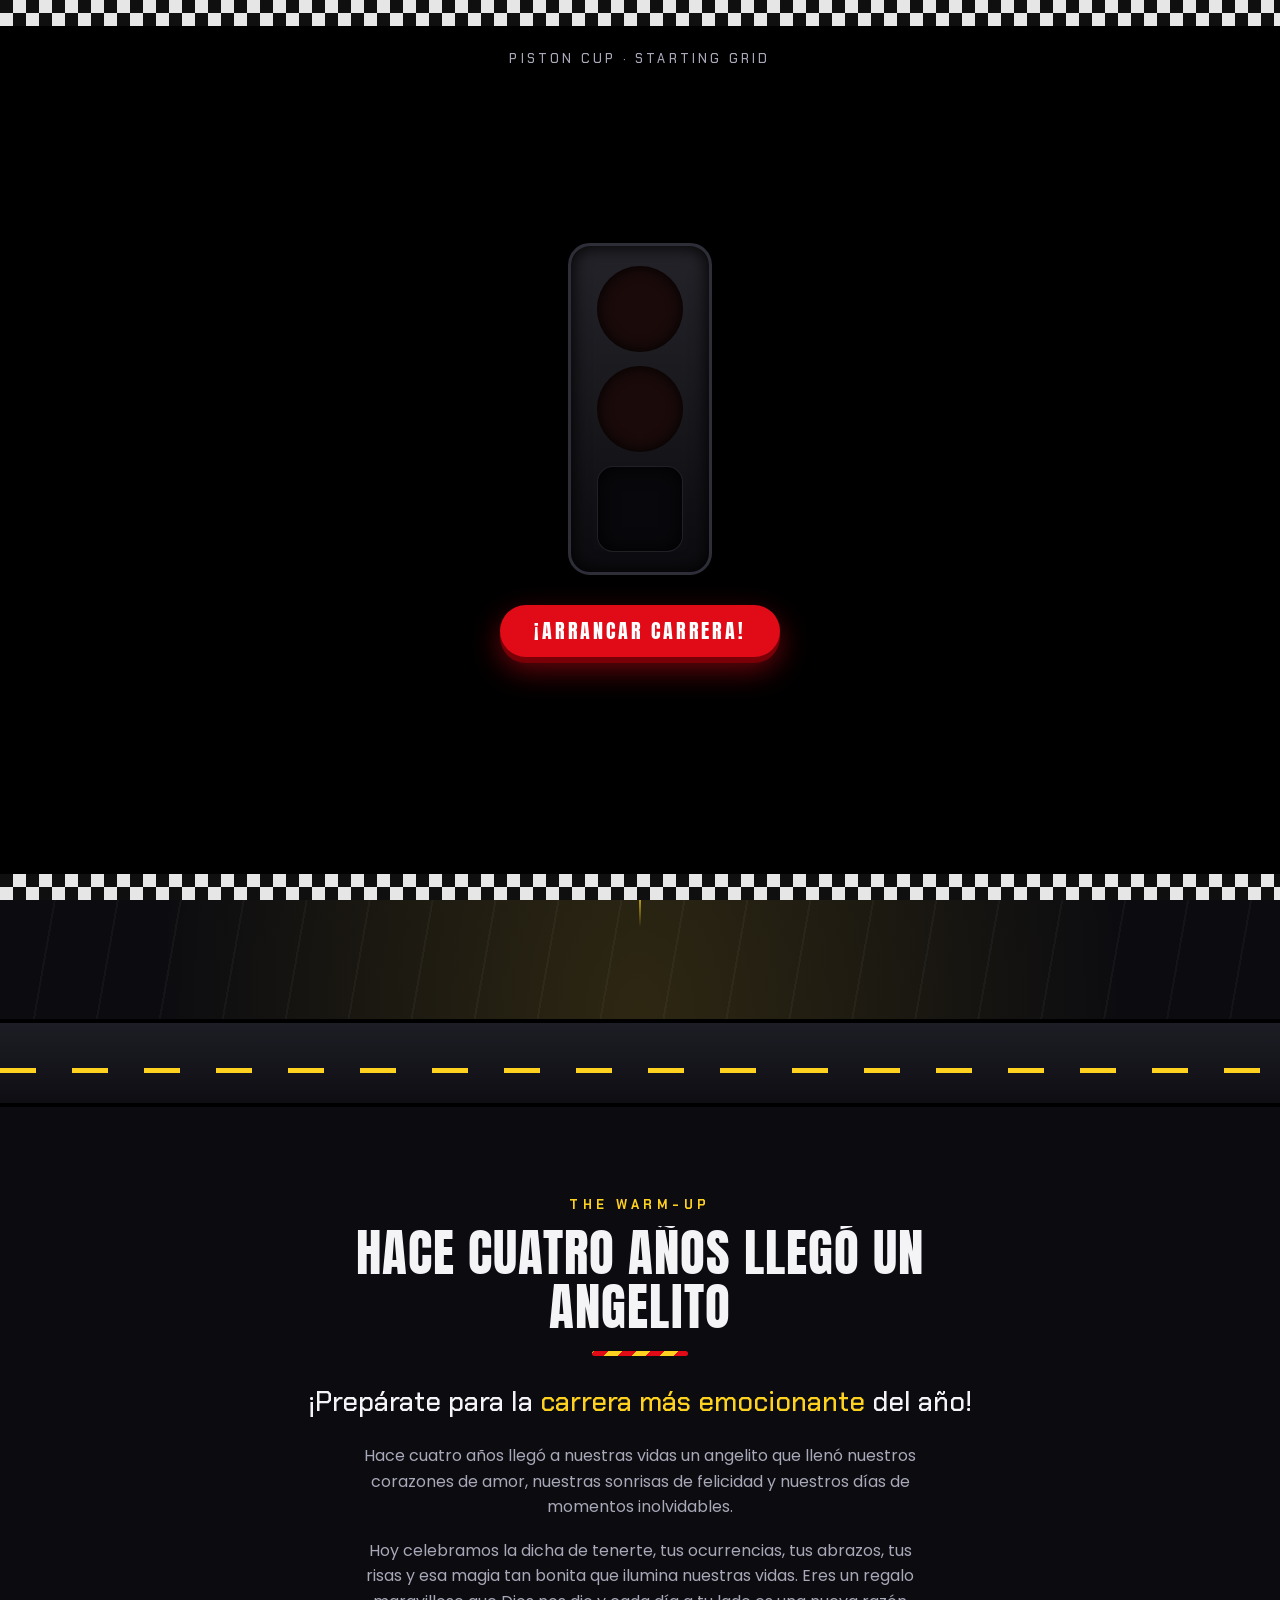
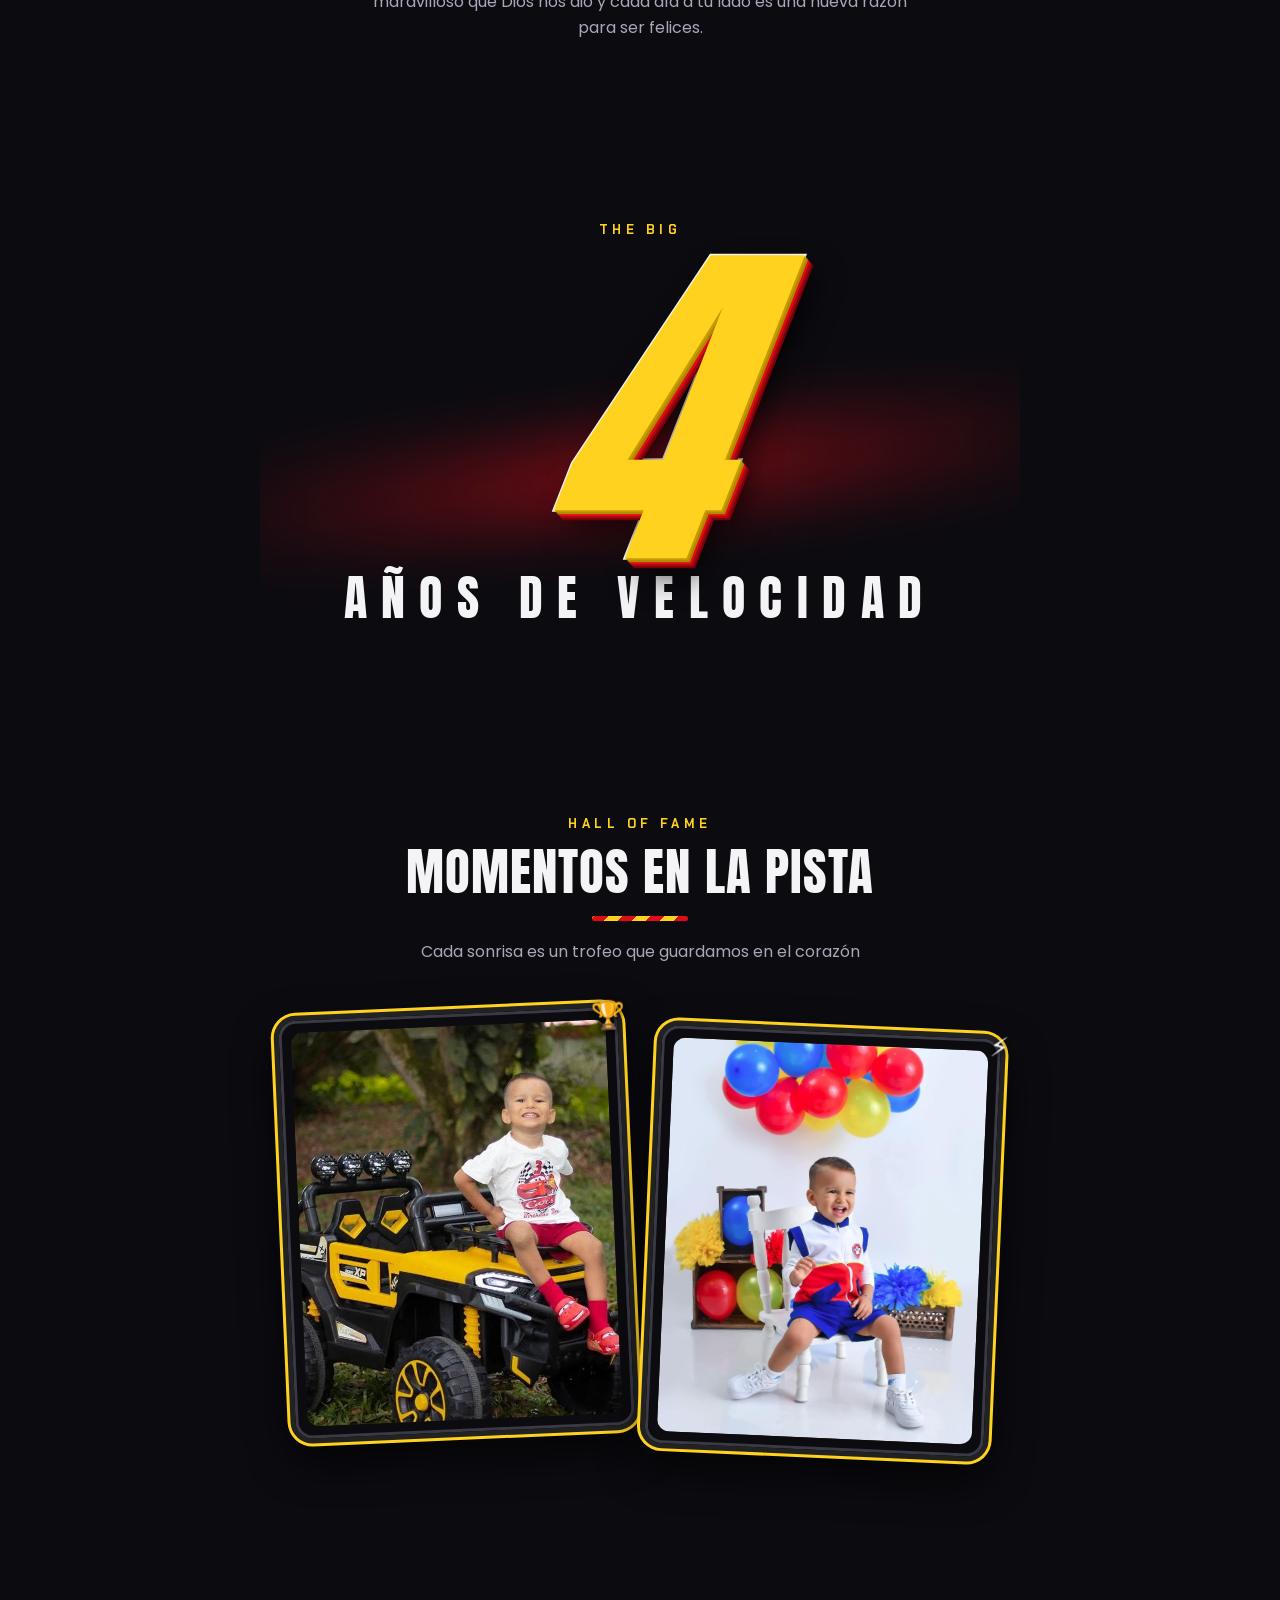
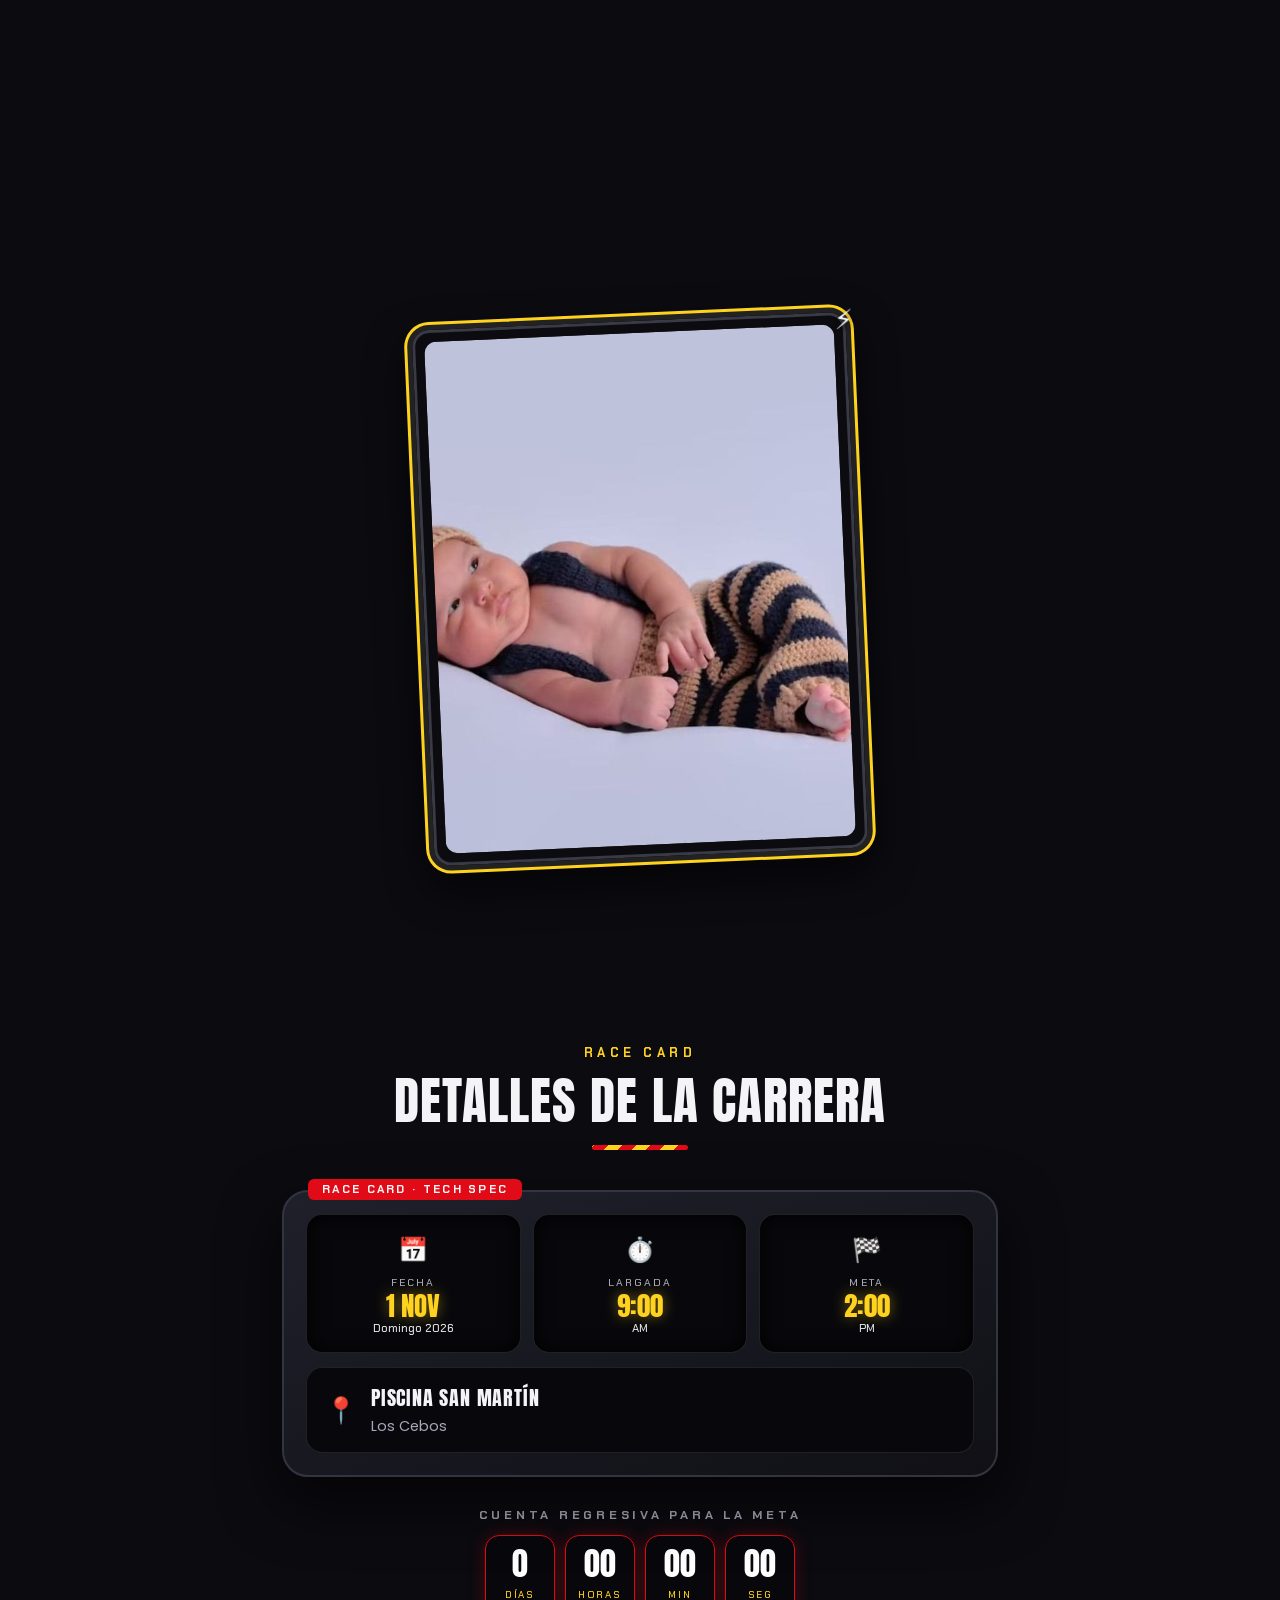
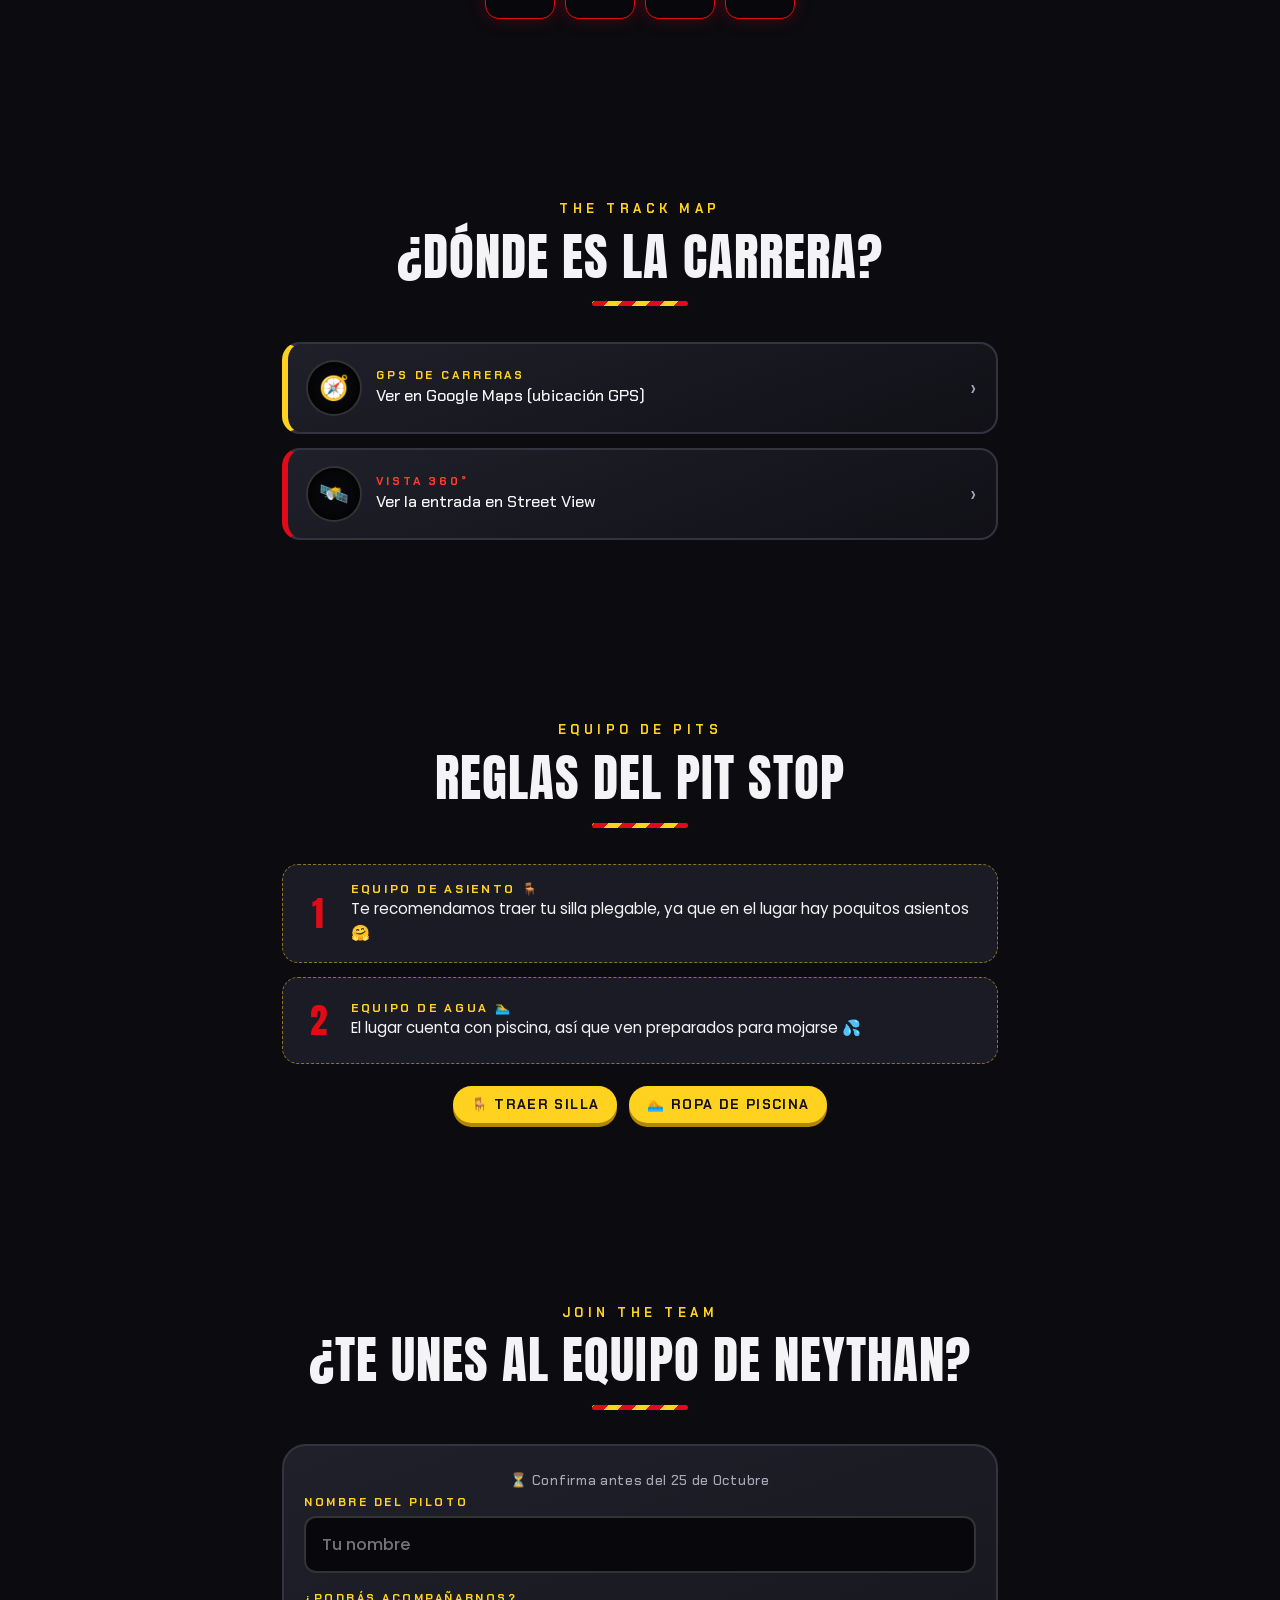
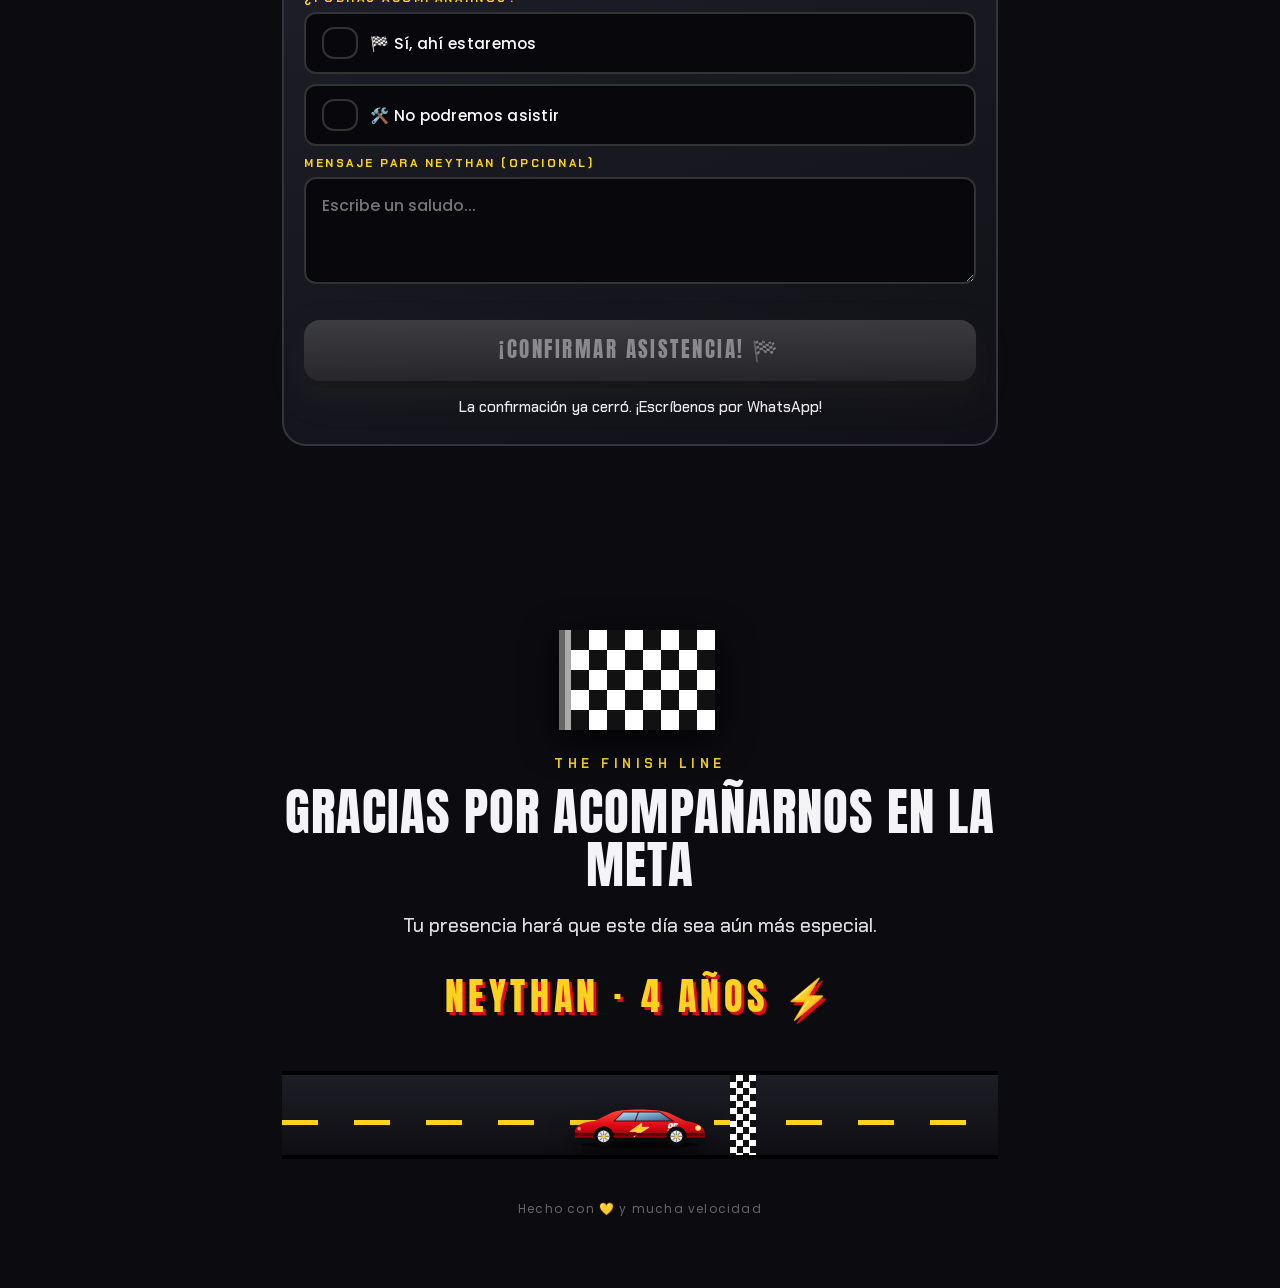
==== neythan/index.html @ 8d4bb4a3 "feat(neythan): add invitation for Neythan" ====
<!DOCTYPE html>
<html lang="es">
<head>
<meta charset="UTF-8">
<meta name="viewport" content="width=device-width, initial-scale=1, viewport-fit=cover">
<title>Neythan · 4 Años · Piston Cup 🏁</title>
<meta name="description" content="Acompaña a Neythan a celebrar sus 4 añitos. ¡La carrera más emocionante del año!">
<meta property="og:title" content="Neythan · 4 Años · Piston Cup 🏁">
<meta property="og:description" content="Prepárate para la carrera más emocionante del año. 1 de noviembre, 9:00 AM.">
<meta property="og:image" content="[data-uri]">
<meta name="theme-color" content="#0b0b10">
<link rel="preconnect" href="https://fonts.googleapis.com">
<link rel="preconnect" href="https://fonts.gstatic.com" crossorigin>
<link href="https://fonts.googleapis.com/css2?family=Anton&family=Chakra+Petch:wght@500;700&family=Poppins:wght@400;500;600&display=swap" rel="stylesheet">
<style>
:root{--red:#e10b17;--red2:#ff3b30;--yel:#ffd21f;--ink:#0b0b10;--ink2:#15151d;--card:#1b1b25;--line:rgba(255,255,255,.1);--txt:#f4f4f7;--mut:#a8a8b8;
--f1:'Anton','Impact',sans-serif;--f2:'Chakra Petch','Arial Narrow',sans-serif;--f3:'Poppins',system-ui,sans-serif}
*{box-sizing:border-box;margin:0;padding:0;-webkit-tap-highlight-color:transparent}
html{scroll-behavior:smooth}
body{background:var(--ink);color:var(--txt);font-family:var(--f3);line-height:1.6;overflow-x:hidden;padding-bottom:env(safe-area-inset-bottom)}
body.lock{overflow:hidden;height:100%}
section{position:relative;padding:92px 22px;max-width:760px;margin:0 auto;text-align:center}
.kick{font:700 .8rem/1 var(--f2);letter-spacing:.35em;text-transform:uppercase;color:var(--yel);margin-bottom:14px}
h2{font:400 clamp(2rem,8vw,3.2rem)/1.05 var(--f1);text-transform:uppercase;letter-spacing:.02em}
.hl{height:5px;width:96px;margin:18px auto 0;background:repeating-linear-gradient(-45deg,var(--red) 0 10px,var(--yel) 10px 20px);border-radius:3px}
.rv{opacity:0;transform:translateY(34px);transition:opacity .8s,transform .8s cubic-bezier(.2,.8,.2,1)}
.rv.in{opacity:1;transform:none}
#bar{position:fixed;top:0;left:0;height:4px;width:0;background:linear-gradient(90deg,var(--red),var(--yel));z-index:60;box-shadow:0 0 12px var(--red)}


/* RAYO · auto, carretera, confeti */
.car{width:min(80vw,400px);margin-inline:auto}
.car svg,.car img{width:100%;display:block;filter:drop-shadow(0 16px 14px rgba(0,0,0,.65))}
.wh{animation:spin .35s linear infinite;transform-box:fill-box;transform-origin:center}
@keyframes spin{to{transform:rotate(360deg)}}
.vid{position:relative;width:min(52vw,205px);aspect-ratio:9/16;margin:26px auto 0;border-radius:24px;padding:7px;background:#0b0b10;border:3px solid var(--yel);box-shadow:0 0 0 4px #1b1b25,0 0 0 7px var(--red),0 24px 60px rgba(0,0,0,.75),0 0 50px rgba(225,11,23,.45)}
.vid iframe{width:100%;height:100%;border:0;border-radius:16px;pointer-events:none;background:#000;display:block}
.vfb{position:absolute;inset:7px;border-radius:16px;display:flex;flex-direction:column;align-items:center;justify-content:center;gap:10px;text-align:center;text-decoration:none;color:#fff;background:radial-gradient(circle at 50% 30%,#4a0509,#0b0b10 70%);padding:10px}.vfb b{font:400 1.1rem var(--f1);letter-spacing:.1em;background:var(--red);padding:9px 16px;border-radius:30px}.vfb small{font-size:.62rem;color:var(--mut)}
.vid .live{position:absolute;z-index:2;top:-14px;left:50%;transform:translateX(-50%);white-space:nowrap;background:var(--red);font:700 .62rem var(--f2);letter-spacing:.22em;padding:4px 12px;border-radius:6px;box-shadow:0 3px 10px rgba(0,0,0,.6)}
.hero-car{margin-top:26px;opacity:0}
body:not(.lock) .hero-car{opacity:1;animation:drive 1.5s .35s cubic-bezier(.1,.9,.2,1) both,idle 2.6s 2s ease-in-out infinite}
@keyframes drive{from{transform:translateX(-120vw) skewX(-25deg)}to{transform:none}}
@keyframes idle{50%{transform:translateY(-6px) rotate(-.6deg)}}
.hero-car.x::before{content:"";position:absolute;left:-30%;right:70%;top:55%;height:46px;background:repeating-linear-gradient(0deg,rgba(255,255,255,.55) 0 3px,transparent 3px 12px);filter:blur(1px);opacity:0;animation:streak 1.6s .35s both}
@keyframes streak{0%{opacity:.9}100%{opacity:0;transform:translateX(120px)}}
.hero-car{position:relative}
.road{position:relative;height:88px;overflow:hidden;background:linear-gradient(#1d1d25,#0e0e13);border-block:4px solid #000}
.road::before{content:"";position:absolute;left:0;right:0;top:56%;height:5px;background:repeating-linear-gradient(90deg,var(--yel) 0 36px,transparent 36px 72px);animation:lane .45s linear infinite}
@keyframes lane{to{background-position:-72px 0}}
.road .car{position:absolute;bottom:6px;left:-180px;width:140px;margin:0}
.road.in .car{animation:pass 2.4s cubic-bezier(.35,.5,.3,1) forwards}
.road.fin.in .car{animation:park 2.4s cubic-bezier(.1,.7,.25,1) forwards}
@keyframes pass{to{left:calc(100% + 40px)}}
@keyframes park{to{left:calc(50% - 70px)}}
.road.fin{margin-top:46px;background:linear-gradient(#1d1d25,#0e0e13)}
.road.fin::after{content:"";position:absolute;left:calc(50% + 90px);top:0;bottom:0;width:26px;background:repeating-conic-gradient(#fff 0 25%,#111 0 50%) 0 0/13px 13px}
#ct{position:fixed;top:2px;left:0;width:58px;z-index:61;transform:translateX(-85%);pointer-events:none;transition:left .12s linear}
#ct svg,#ct img{width:100%;display:block}
#fx{position:fixed;inset:0;z-index:95;pointer-events:none}
#flash{position:fixed;inset:0;z-index:99;background:#fff;opacity:0;pointer-events:none}
#flash.on{animation:fl .7s ease-out}
@keyframes fl{0%{opacity:.85}100%{opacity:0}}
.four{animation:glow 2.6s ease-in-out infinite}
@keyframes glow{50%{filter:drop-shadow(0 0 26px rgba(255,210,31,.55))}}

/* 1 · STARTING GRID */
#intro{position:fixed;inset:0;z-index:100;background:#000;display:flex;flex-direction:column;align-items:center;justify-content:center;gap:30px;transition:opacity .7s .55s,visibility 0s 1.3s}
#intro.go{opacity:0;visibility:hidden}
#intro::before,#intro::after{content:"";position:absolute;left:0;right:0;height:26px;background:repeating-conic-gradient(#fff 0 25%,#111 0 50%) 0 0/26px 26px;opacity:.9}
#intro::before{top:0}#intro::after{bottom:0}
.tl{background:linear-gradient(#232329,#0c0c10);border:3px solid #2e2e38;border-radius:22px;padding:20px 26px;display:flex;flex-direction:column;gap:14px;box-shadow:0 0 60px rgba(0,0,0,.9),inset 0 0 18px #000;transition:transform 1s cubic-bezier(.7,0,.9,.4),filter 1s;transform-origin:50% 62%}
#intro.go .tl{transform:scale(22);filter:blur(7px)}
.lamp{width:clamp(64px,19vw,86px);aspect-ratio:1;border-radius:50%;background:#1a0a0a;box-shadow:inset 0 0 14px #000;transition:.25s}
.lamp.r.on{background:radial-gradient(circle at 35% 30%,#ff8a80,#e10b17 55%,#7a0008);box-shadow:0 0 34px 8px rgba(255,30,30,.85)}
.lamp.y.on{background:radial-gradient(circle at 35% 30%,#fff3a0,#ffd21f 55%,#b38600);box-shadow:0 0 34px 8px rgba(255,210,31,.85)}
.lamp.g.on{background:radial-gradient(circle at 35% 30%,#b9ffc9,#1fd64f 55%,#087a26);box-shadow:0 0 40px 10px rgba(30,230,90,.9)}
#start{font:400 1.25rem/1 var(--f1);letter-spacing:.14em;color:#fff;background:var(--red);border:0;border-radius:50px;padding:16px 34px;cursor:pointer;box-shadow:0 6px 0 #7a0008,0 12px 30px rgba(225,11,23,.5);animation:pulse 1.4s infinite}
#start:active{transform:translateY(4px);box-shadow:0 2px 0 #7a0008}
#intro small{font:500 .8rem var(--f2);letter-spacing:.25em;color:var(--mut);text-transform:uppercase;position:absolute;top:50px}
#intro.run #start{display:none}
@keyframes pulse{50%{transform:scale(1.06)}}

/* 2 · HERO / WARM-UP */
#hero{min-height:100svh;display:flex;flex-direction:column;justify-content:center;align-items:center;max-width:none;background:radial-gradient(ellipse at 50% 0,rgba(225,11,23,.35),transparent 60%),radial-gradient(ellipse at 50% 100%,rgba(255,210,31,.14),transparent 55%),var(--ink);overflow:hidden}
#hero::before{content:"";position:absolute;inset:-50%;background:repeating-linear-gradient(100deg,transparent 0 60px,rgba(255,255,255,.035) 60px 62px);animation:speed 1.2s linear infinite}
@keyframes speed{to{transform:translateX(-62px)}}
#hero>*{position:relative}
.bolt{width:54px;filter:drop-shadow(0 0 16px rgba(255,210,31,.8));animation:flick 3s infinite}
@keyframes flick{0%,90%,100%{opacity:1}93%{opacity:.4}96%{opacity:1}98%{opacity:.5}}
.cup{font:700 .8rem var(--f2);letter-spacing:.4em;color:var(--yel);margin:20px 0 8px}
.name{font:400 clamp(2.6rem,13vw,5.4rem)/.95 var(--f1);text-transform:uppercase;font-style:italic;transform:skewX(-8deg);text-shadow:4px 4px 0 var(--red)}
.name span{display:block;color:var(--yel);text-shadow:4px 4px 0 var(--red)}
.sub{margin-top:20px;font:500 1.05rem var(--f2);letter-spacing:.2em;text-transform:uppercase;color:#ddd}
.scroll{margin-top:44px;font:500 .72rem var(--f2);letter-spacing:.3em;text-transform:uppercase;color:var(--mut)}
.scroll i{display:block;width:2px;height:40px;margin:10px auto 0;background:linear-gradient(var(--yel),transparent);animation:drop 1.6s infinite}
@keyframes drop{0%{transform:scaleY(0);transform-origin:top}50%{transform:scaleY(1);transform-origin:top}51%{transform-origin:bottom}100%{transform:scaleY(0);transform-origin:bottom}}
.chk{height:26px;background:repeating-conic-gradient(#fff 0 25%,#111 0 50%) 0 0/26px 26px}

/* WELCOME */
.w{display:inline-block;overflow:hidden;vertical-align:bottom}
.w b{display:inline-block;font-weight:inherit;transform:translateX(-130%) skewX(-24deg);opacity:0;transition:transform .7s cubic-bezier(.1,.9,.2,1),opacity .4s}
.in .w b{transform:none;opacity:1}
.lead{font:500 clamp(1.25rem,5vw,1.7rem)/1.5 var(--f2);margin:26px 0 20px}
.lead em{font-style:normal;color:var(--yel)}
.mut{color:var(--mut);font-size:1rem;max-width:560px;margin:0 auto}

/* 3 · THE BIG 4 */
#big{overflow:hidden}
.four{font:400 clamp(11rem,58vw,22rem)/.9 var(--f1);font-style:italic;color:var(--yel);display:inline-block;transform:skewX(-8deg);
text-shadow:1px 1px 0 #c79a00,2px 2px 0 #c79a00,3px 3px 0 #b08700,4px 4px 0 #b08700,5px 5px 0 var(--red),6px 6px 0 var(--red),7px 7px 0 #a50810,8px 8px 0 #a50810,9px 9px 0 #7a0008,10px 10px 0 #7a0008,14px 18px 30px rgba(0,0,0,.7);
-webkit-text-stroke:3px #fff;paint-order:stroke fill;transition:transform 1s cubic-bezier(.2,1.4,.3,1)}
.rv .four{transform:skewX(-8deg) scale(.3) rotate(-12deg)}.rv.in .four{transform:skewX(-8deg)}
.years{font:400 clamp(1.8rem,8vw,3rem) var(--f1);letter-spacing:.3em;text-transform:uppercase;margin-top:-6px}
.stripe{position:absolute;left:-10%;right:-10%;top:50%;height:90px;background:linear-gradient(90deg,transparent,rgba(225,11,23,.5),transparent);transform:skewY(-6deg);filter:blur(30px);z-index:-1}

/* 4 · HALL OF FAME */
.gal{display:grid;grid-template-columns:1fr 1fr;gap:26px 18px;margin-top:44px}
.pic{position:relative;padding:12px;background:#0c0c10;border-radius:22px;border:5px solid #222;box-shadow:0 0 0 3px var(--yel),0 18px 40px rgba(0,0,0,.6),inset 0 0 0 3px #3a3a46;transition:transform .5s cubic-bezier(.2,1.2,.3,1)}
.pic:nth-child(odd){transform:rotate(-2.5deg)}.pic:nth-child(even){transform:rotate(2.5deg) translateY(18px)}
.pic.rv.in:hover{transform:rotate(0) scale(1.04);z-index:2}
.pic img{display:block;width:100%;aspect-ratio:4/5;object-fit:cover;border-radius:12px;cursor:zoom-in}
.pic::after{content:"🏆";position:absolute;right:-8px;top:-14px;font-size:1.7rem;filter:drop-shadow(0 3px 5px #000)}
.pic:nth-child(3n)::after{content:"🏁"}.pic:nth-child(3n+2)::after{content:"⚡"}
.pic:last-child{grid-column:1/-1;max-width:62%;margin:0 auto}
#lb{position:fixed;inset:0;z-index:90;background:rgba(0,0,0,.92);display:none;align-items:center;justify-content:center;padding:20px}
#lb.on{display:flex}#lb img{max-width:100%;max-height:90vh;border-radius:14px;border:4px solid var(--yel)}

/* 5 · RACE CARD */
.dash{margin-top:40px;background:linear-gradient(160deg,#20202b,#101016);border:2px solid #343441;border-radius:26px;padding:22px;position:relative;box-shadow:0 24px 60px rgba(0,0,0,.6);text-align:left}
.dash::before{content:"RACE CARD · TECH SPEC";position:absolute;top:-13px;left:24px;background:var(--red);padding:3px 14px;border-radius:6px;font:700 .72rem var(--f2);letter-spacing:.2em}
.gauges{display:grid;grid-template-columns:repeat(3,1fr);gap:12px}
.g{background:#08080c;border:1px solid var(--line);border-radius:16px;padding:16px 8px;text-align:center;box-shadow:inset 0 0 20px #000}
.g .ic{font-size:1.5rem}.g .lb{font:500 .66rem var(--f2);letter-spacing:.2em;color:var(--mut);text-transform:uppercase;margin:6px 0 2px}
.g .v{font:400 clamp(1.15rem,5vw,1.7rem)/1.1 var(--f1);color:var(--yel);text-shadow:0 0 14px rgba(255,210,31,.45)}
.g .s{font:500 .72rem var(--f2);color:#ddd}
.place{margin-top:14px;display:flex;gap:14px;align-items:center;background:#08080c;border:1px solid var(--line);border-radius:16px;padding:14px 18px}
.place .ic{font-size:1.6rem}.place b{display:block;font:400 1.25rem var(--f1);letter-spacing:.04em;text-transform:uppercase}.place span{color:var(--mut);font-size:.9rem}
.cd{margin-top:30px}.cd p{font:700 .78rem var(--f2);letter-spacing:.3em;text-transform:uppercase;color:var(--mut);margin-bottom:12px}
.cdg{display:flex;justify-content:center;gap:10px}
.cdg div{min-width:70px;background:#08080c;border:1px solid var(--red);border-radius:14px;padding:12px 6px;box-shadow:0 0 18px rgba(225,11,23,.25)}
.cdg b{display:block;font:400 2rem/1 var(--f1);color:#fff}.cdg small{font:500 .62rem var(--f2);letter-spacing:.2em;color:var(--yel);text-transform:uppercase}

/* 6 · TRACK MAP */
.btns{display:grid;gap:14px;margin-top:36px}
.gps{display:flex;align-items:center;gap:16px;text-align:left;text-decoration:none;color:var(--txt);background:linear-gradient(160deg,#20202b,#101016);border:2px solid #343441;border-left:6px solid var(--yel);border-radius:18px;padding:18px 20px;transition:.25s}
.gps:hover,.gps:active{transform:translateX(6px);border-color:var(--yel)}
.gps.alt{border-left-color:var(--red)}
.gps .ic{width:52px;height:52px;flex:none;border-radius:50%;display:grid;place-items:center;font-size:1.5rem;background:#08080c;box-shadow:0 0 0 2px #333,inset 0 0 12px #000}
.gps b{display:block;font:700 .72rem var(--f2);letter-spacing:.25em;color:var(--yel);text-transform:uppercase}
.gps.alt b{color:var(--red2)}.gps span{font:500 1.02rem var(--f2)}.gps em{margin-left:auto;font-style:normal;font-size:1.4rem;color:var(--mut)}

/* 7 · PIT STOP */
.pit{margin-top:36px;display:grid;gap:14px;text-align:left}
.rule{display:flex;gap:16px;align-items:center;background:var(--card);border:1px dashed rgba(255,210,31,.5);border-radius:16px;padding:16px 18px}
.rule .n{font:400 2.2rem var(--f1);color:var(--red);width:34px;flex:none;text-align:center}
.rule p{font-size:.95rem}.rule p b{display:block;font:700 .75rem var(--f2);letter-spacing:.22em;color:var(--yel);text-transform:uppercase}
.tags{display:flex;gap:12px;justify-content:center;margin-top:22px;flex-wrap:wrap}
.tag{background:var(--yel);color:#111;font:700 .85rem var(--f2);letter-spacing:.1em;text-transform:uppercase;padding:10px 18px;border-radius:50px;box-shadow:0 4px 0 #b38600}

/* 8 · JOIN THE TEAM */
.form{margin-top:34px;background:linear-gradient(160deg,#20202b,#101016);border:2px solid #343441;border-radius:24px;padding:26px 20px;text-align:left}
.form label{display:block;font:700 .72rem var(--f2);letter-spacing:.22em;text-transform:uppercase;color:var(--yel);margin:0 0 6px}
.form input,.form select{width:100%;font:500 1rem var(--f3);color:#fff;background:#08080c;border:2px solid #333;border-radius:12px;padding:14px 16px;margin-bottom:18px;outline:0;transition:.2s;appearance:none}
.form input:focus,.form select:focus{border-color:var(--yel);box-shadow:0 0 0 4px rgba(255,210,31,.18)}
.opt{display:flex!important;align-items:center;gap:12px;background:#08080c;border:2px solid #333;border-radius:12px;padding:13px 16px;margin:0 0 10px!important;cursor:pointer;color:#fff!important;letter-spacing:.02em!important;text-transform:none!important;font:500 .95rem var(--f3)!important;transition:.2s}
.opt:has(input:checked){border-color:var(--yel);background:rgba(255,210,31,.08)}
.opt input{width:18px;height:18px;margin:0;accent-color:var(--red);flex:none}
.form textarea{width:100%;font:500 1rem var(--f3);color:#fff;background:#08080c;border:2px solid #333;border-radius:12px;padding:14px 16px;margin-bottom:18px;outline:0;resize:vertical}
.form textarea:focus{border-color:var(--yel);box-shadow:0 0 0 4px rgba(255,210,31,.18)}
.err{color:var(--red2);font:500 .85rem var(--f2);margin:-10px 0 14px;min-height:0}.err:empty{display:none}
.step{display:flex;align-items:center;justify-content:center;gap:22px;margin:4px 0 20px}
.step button{width:48px;height:48px;border-radius:50%;border:2px solid var(--yel);background:#08080c;color:var(--yel);font:400 1.6rem/1 var(--f1);cursor:pointer}
.step button:active{transform:scale(.9)}.step b{font:400 2.4rem var(--f1);min-width:44px;text-align:center}
.dl{font:500 .85rem var(--f2);color:var(--mut);text-align:center;margin-bottom:6px;letter-spacing:.05em}
#rsvp-btn{width:100%;margin-top:10px;font:400 1.3rem/1 var(--f1);letter-spacing:.12em;color:#fff;background:linear-gradient(var(--red2),var(--red));border:0;border-radius:16px;padding:20px;cursor:pointer;box-shadow:0 7px 0 #7a0008,0 14px 34px rgba(225,11,23,.45);transition:.15s}
#rsvp-btn:hover{animation:rev .12s infinite}#rsvp-btn:active{transform:translateY(5px);box-shadow:0 2px 0 #7a0008}
#rsvp-btn.rev{animation:rev .08s 8}
#rsvp-btn:disabled{filter:grayscale(1);opacity:.5;cursor:not-allowed;animation:none}
@keyframes rev{0%{transform:translate(1px,1px) rotate(.2deg)}25%{transform:translate(-2px,0) rotate(-.3deg)}50%{transform:translate(1px,-2px) rotate(.3deg)}75%{transform:translate(-1px,2px) rotate(-.2deg)}100%{transform:translate(2px,-1px)}}
#msg{text-align:center;margin-top:16px;font:500 .95rem var(--f2);min-height:1.4em}

/* 9 · FINISH LINE */
#finish{padding-bottom:70px}
.flag{width:150px;height:100px;margin:0 auto 28px;display:grid;grid-template-columns:repeat(8,1fr);grid-template-rows:repeat(5,1fr);transform-origin:left center;animation:wave 2.2s ease-in-out infinite;filter:drop-shadow(0 10px 18px rgba(0,0,0,.7));border-left:6px solid #aaa;box-shadow:-6px 0 0 #666}
.flag i{background:#fff}.flag i.k{background:#111}
@keyframes wave{0%,100%{transform:perspective(500px) rotateY(-14deg) skewY(2deg)}50%{transform:perspective(500px) rotateY(14deg) skewY(-3deg)}}
.close{font:500 1.2rem/1.5 var(--f2);color:#ddd;margin:20px auto 26px;max-width:480px}
.sign{font:400 clamp(1.6rem,7vw,2.4rem) var(--f1);letter-spacing:.12em;text-transform:uppercase;color:var(--yel);text-shadow:3px 3px 0 var(--red)}
.foot{margin-top:40px;font-size:.75rem;color:#666;letter-spacing:.1em}

/* music */
#mus{position:fixed;right:16px;bottom:calc(16px + env(safe-area-inset-bottom));z-index:70;width:52px;height:52px;border-radius:50%;border:2px solid var(--yel);background:rgba(11,11,16,.85);backdrop-filter:blur(8px);color:#fff;font-size:1.3rem;cursor:pointer;display:none;box-shadow:0 6px 20px rgba(0,0,0,.6)}
#as{position:fixed;right:16px;bottom:calc(80px + env(safe-area-inset-bottom));z-index:70;width:52px;height:52px;border-radius:50%;border:2px solid var(--yel);background:rgba(11,11,16,.85);backdrop-filter:blur(8px);color:#fff;font-size:1.2rem;cursor:pointer;display:none;box-shadow:0 6px 20px rgba(0,0,0,.6)}#as.show{display:block}#as.on{background:var(--red);border-color:#fff}
#mus.show{display:block}#mus:hover{transform:scale(1.1)}#mus.off{opacity:.55;border-color:#555}
@media(prefers-reduced-motion:reduce){*{animation:none!important;transition-duration:.01s!important}}
</style>
</head>
<body class="lock">
<div id="bar"></div><div id="ct"></div><canvas id="fx"></canvas><div id="flash"></div><div style="position:fixed;left:-300px;bottom:0;width:200px;height:200px;opacity:0;pointer-events:none"><div id="yt"></div></div>
<svg width="0" height="0" style="position:absolute" aria-hidden="true"><defs>
<linearGradient id="cb" x1="0" y1="0" x2="0" y2="1"><stop offset="0" stop-color="#ff4a3d"/><stop offset=".55" stop-color="#e10b17"/><stop offset="1" stop-color="#8e0009"/></linearGradient>
<linearGradient id="cg" x1="0" y1="0" x2="1" y2="1"><stop offset="0" stop-color="#bfe9ff"/><stop offset="1" stop-color="#2a5d8f"/></linearGradient>
</defs></svg>

<!-- 1 · STARTING GRID -->
<div id="intro">
  <small>Piston Cup · Starting Grid</small>
  <div class="tl"><div class="lamp r"></div><div class="lamp y"></div><div class="lamp g"></div></div>
  <button id="start">¡ARRANCAR CARRERA!</button>
</div>

<button id="as" aria-label="Auto desplazamiento" title="Auto desplazamiento">⏬</button>
<button id="mus" aria-label="Música" title="Música">🔊</button>
<div id="lb"><img alt=""></div>

<!-- 2 · HERO -->
<section id="hero">
  <svg class="bolt" viewBox="0 0 64 100"><path d="M40 0 6 56h20L18 100 58 40H36z" fill="#ffd21f" stroke="#e10b17" stroke-width="4" stroke-linejoin="round"/></svg>
  <div class="cup">PISTON CUP · EDICIÓN 4</div>
  <h1 class="name">Neythan<span>Hernández</span></h1>
  <p class="sub">Celebramos sus 4 añitos</p>
  <div class="vid hero-car"><span class="live">● PISTON CUP TV</span><iframe id="hv" title="Video de Neythan" allow="autoplay; encrypted-media; picture-in-picture" referrerpolicy="strict-origin-when-cross-origin" loading="lazy"></iframe></div>
  <p class="scroll">Sigue la pista<i></i></p>
</section>
<div class="road rv" data-sfx="rev"><div class="car"></div></div>

<!-- WELCOME -->
<section id="welcome">
  <div class="kick rv">The Warm-up</div>
  <h2 class="rv" data-split>Hace cuatro años llegó un angelito</h2>
  <div class="hl rv"></div>
  <p class="lead rv">¡Prepárate para la <em>carrera más emocionante</em> del año!</p>
  <p class="mut rv">Hace cuatro años llegó a nuestras vidas un angelito que llenó nuestros corazones de amor, nuestras sonrisas de felicidad y nuestros días de momentos inolvidables.</p>
  <p class="mut rv" style="margin-top:18px">Hoy celebramos la dicha de tenerte, tus ocurrencias, tus abrazos, tus risas y esa magia tan bonita que ilumina nuestras vidas. Eres un regalo maravilloso que Dios nos dio y cada día a tu lado es una nueva razón para ser felices.</p>
</section>

<!-- 3 · BIG 4 -->
<section id="big">
  <div class="stripe"></div>
  <div class="kick rv">The Big</div>
  <div class="rv"><div class="four">4</div></div>
  <div class="years rv">Años de velocidad</div>
</section>

<!-- 4 · GALLERY -->
<section id="gallery">
  <div class="kick rv">Hall of Fame</div>
  <h2 class="rv">Momentos en la Pista</h2>
  <div class="hl rv"></div>
  <p class="mut rv" style="margin-top:18px">Cada sonrisa es un trofeo que guardamos en el corazón</p>
  <div class="gal" id="gal"></div>
</section>

<!-- 5 · RACE CARD -->
<section id="details">
  <div class="kick rv">Race Card</div>
  <h2 class="rv">Detalles de la Carrera</h2>
  <div class="hl rv"></div>
  <div class="dash rv">
    <div class="gauges">
      <div class="g"><div class="ic">📅</div><div class="lb">Fecha</div><div class="v">1 NOV</div><div class="s">Domingo 2026</div></div>
      <div class="g"><div class="ic">⏱️</div><div class="lb">Largada</div><div class="v">9:00</div><div class="s">AM</div></div>
      <div class="g"><div class="ic">🏁</div><div class="lb">Meta</div><div class="v">2:00</div><div class="s">PM</div></div>
    </div>
    <div class="place"><div class="ic">📍</div><div><b>Piscina San Martín</b><span>Los Cebos</span></div></div>
  </div>
  <div class="cd rv"><p>Cuenta regresiva para la meta</p>
    <div class="cdg"><div><b id="d">--</b><small>Días</small></div><div><b id="h">--</b><small>Horas</small></div><div><b id="m">--</b><small>Min</small></div><div><b id="s">--</b><small>Seg</small></div></div>
  </div>
</section>

<!-- 6 · TRACK MAP -->
<section id="map">
  <div class="kick rv">The Track Map</div>
  <h2 class="rv">¿Dónde es la carrera?</h2>
  <div class="hl rv"></div>
  <div class="btns">
    <a class="gps rv" id="gps" target="_blank" rel="noopener"><div class="ic">🧭</div><div><b>GPS de carreras</b><span>Ver en Google Maps (ubicación GPS)</span></div><em>›</em></a>
    <a class="gps alt rv" id="sv" target="_blank" rel="noopener"><div class="ic">🛰️</div><div><b>Vista 360°</b><span>Ver la entrada en Street View</span></div><em>›</em></a>
  </div>
</section>

<!-- 7 · PIT STOP RULES -->
<section id="pit">
  <div class="kick rv">Equipo de Pits</div>
  <h2 class="rv">Reglas del Pit Stop</h2>
  <div class="hl rv"></div>
  <div class="pit">
    <div class="rule rv"><div class="n">1</div><p><b>Equipo de asiento 🪑</b>Te recomendamos traer tu silla plegable, ya que en el lugar hay poquitos asientos 🤗</p></div>
    <div class="rule rv"><div class="n">2</div><p><b>Equipo de agua 🏊‍♂️</b>El lugar cuenta con piscina, así que ven preparados para mojarse 💦</p></div>
  </div>
  <div class="tags rv"><span class="tag">🪑 Traer silla</span><span class="tag">🏊 Ropa de piscina</span></div>
</section>

<!-- 8 · JOIN THE TEAM -->
<section id="rsvp">
  <div class="kick rv">Join the Team</div>
  <h2 class="rv">¿Te unes al equipo de Neythan?</h2>
  <div class="hl rv"></div>
  <div class="form rv">
    <p class="dl" id="dl"></p>
    <label for="nm">Nombre del piloto</label>
    <input id="nm" placeholder="Tu nombre" autocomplete="name">
    <p class="err" id="e-nm"></p>
    <label>¿Podrás acompañarnos?</label>
    <label class="opt"><input type="radio" name="att" value="yes"><span>🏁 Sí, ahí estaremos</span></label>
    <label class="opt"><input type="radio" name="att" value="no"><span>🛠️ No podremos asistir</span></label>
    <p class="err" id="e-att"></p>
    <div id="gwrap" hidden>
      <label>Pilotos en tu equipo</label>
      <div class="step"><button type="button" id="minus" aria-label="Quitar una persona">−</button><b id="gn">1</b><button type="button" id="plus" aria-label="Agregar una persona">+</button></div>
    </div>
    <label for="tx">Mensaje para Neythan (opcional)</label>
    <textarea id="tx" rows="3" placeholder="Escribe un saludo..."></textarea>
    <button id="rsvp-btn" type="button">¡CONFIRMAR ASISTENCIA! 🏁</button>
    <div id="msg" role="status"></div>
  </div>
</section>

<!-- 9 · FINISH LINE -->
<section id="finish">
  <div class="flag rv" id="flag"></div>
  <div class="kick rv">The Finish Line</div>
  <h2 class="rv">Gracias por acompañarnos en la meta</h2>
  <p class="close rv">Tu presencia hará que este día sea aún más especial.</p>
  <div class="sign rv">Neythan · 4 Años ⚡</div>
  <div class="road fin rv" data-sfx="finish"><div class="car"></div></div>
  <p class="foot">Hecho con 💛 y mucha velocidad</p>
</section>

<script>
/* ============ CONFIGURACIÓN (edita aquí) ============ */
const C={
  eventDate:"2026-11-01T09:00:00-06:00",
  deadline:"2026-10-25T23:59:59-06:00",
  deadlineText:"Confirma antes del 25 de Octubre",
  maps:"https://maps.app.goo.gl/47GTbruLLGEnGryj8",
  street:"https://www.google.com/maps/@10.3382164,-84.2665242,3a,75y,244.88h,87.72t/data=!3m7!1e1!3m5!1sHDuskb--ttiz2z3V1Nt8BA!2e0!6shttps:%2F%2Fstreetviewpixels-pa.googleapis.com%2Fv1%2Fthumbnail%3Fcb_client%3Dmaps_sv.tactile%26w%3D900%26h%3D600%26pitch%3D2.2778977034187307%26panoid%3DHDuskb--ttiz2z3V1Nt8BA%26yaw%3D244.87866660796564!7i16384!8i8192?entry=ttu&g_ep=EgoyMDI2MDkwNi4wIKXMDSoASAFQAw%3D%3D",
  whatsapp:"50689610814",
  sheets:"https://script.google.com/macros/s/AKfycbxlP5GpWsV-LZbEoC3MGE8aefOhWBXfvxALT0NL6tfQoIKMJl2y-2iRjpu3TMi3KmSf/exec",
  maxGuests:6,
  startSound:"[data-uri]",
  ytId:"U8u9mP-JQl4", ytStart:9,   // música de fondo (YouTube), empieza en el segundo 9
  autoScroll:true, scrollSpeed:55,   // px por segundo
  videoId:"nGOpnOCgMXI",  // video del hero (sin audio)
  bgMusic:"",            // opcional: "Music/tema.mp3" para música de fondo con botón 🔊
  carImg:"images/rayo.png",   // pon aquí tu imagen oficial (PNG con fondo transparente)
  photos:["[data-uri]","[data-uri]","[data-uri]","[data-uri]","[data-uri]"]
};
/* ===================================================== */
const $=s=>document.querySelector(s),$$=s=>[...document.querySelectorAll(s)];

// Textos "aceleran" al entrar
$$('[data-split]').forEach(el=>{el.innerHTML=el.textContent.split(' ').map((w,i)=>`<span class="w"><b style="transition-delay:${i*.07}s">${w}</b></span>`).join(' ')});

// Galería
$('#gal').innerHTML=C.photos.map((p,i)=>`<div class="pic rv" style="transition-delay:${i*.08}s"><img src="${p}" alt="Neythan ${i+1}" loading="lazy"></div>`).join('');
$('#gal').addEventListener('click',e=>{if(e.target.tagName==='IMG'){$('#lb img').src=e.target.src;$('#lb').classList.add('on')}});
$('#lb').onclick=()=>$('#lb').classList.remove('on');

// Bandera
$('#flag').innerHTML=Array.from({length:40},(_,i)=>`<i${(Math.floor(i/8)+i%8)%2?'':' class="k"'}></i>`).join('');

// Links
$('#gps').href=C.maps;$('#sv').href=C.street;

// Select de invitados
$('#dl').textContent='⏳ '+C.deadlineText;
const closed=Date.now()>new Date(C.deadline);
if(closed){$('#rsvp-btn').disabled=true;$('#msg').textContent='La confirmación ya cerró. ¡Escríbenos por WhatsApp!'}


// ===== Auto (imagen propia si existe; si no, ilustración SVG) =====
const CAR=`<svg viewBox="0 0 400 160" aria-label="Auto de carreras"><ellipse cx="200" cy="148" rx="170" ry="9" fill="#000" opacity=".45"/>
<path d="M14 112c0-20 20-28 56-32l50-24c22-12 130-12 160 0l50 24c36 6 55 16 55 36v12H14z" fill="url(#cb)"/>
<path d="M126 80l26-26h104l38 26z" fill="url(#cg)" stroke="#5a0006" stroke-width="3"/><path d="M196 54l-10 26" stroke="#5a0006" stroke-width="3"/>
<path d="M205 86l-34 24h22l-11 16 44-28h-22z" fill="#ffd21f" stroke="#fff" stroke-width="1.5"/>
<text x="292" y="112" font-family="Anton,Impact,sans-serif" font-size="30" fill="#fff" transform="skewX(-8)">95</text>
<rect x="14" y="114" width="371" height="8" fill="#5a0006"/><circle cx="366" cy="100" r="8" fill="#ffe27a"/><circle cx="26" cy="102" r="5" fill="#ff8a80"/>
<g transform="translate(96 124)"><circle r="29" fill="#0b0b0b"/><g class="wh"><circle r="17" fill="#e8e8ee"/><path d="M-17 0h34M0-17v34M-12-12l24 24M12-12l-24 24" stroke="#888" stroke-width="3"/><circle r="5" fill="#ffd21f"/></g></g>
<g transform="translate(304 124)"><circle r="29" fill="#0b0b0b"/><g class="wh"><circle r="17" fill="#e8e8ee"/><path d="M-17 0h34M0-17v34M-12-12l24 24M12-12l-24 24" stroke="#888" stroke-width="3"/><circle r="5" fill="#ffd21f"/></g></g></svg>`;
$$('.car,#ct').forEach(el=>{el.innerHTML=CAR;const im=new Image();im.onload=()=>{im.alt='Rayo McQueen';el.replaceChildren(im)};im.src=C.carImg});

// ===== Sonido profesional (Web Audio) =====
let AC,master,muted=false;
const ac=()=>{if(!AC){AC=new(window.AudioContext||window.webkitAudioContext)();master=AC.createGain();master.connect(AC.destination)}if(AC.state==='suspended')AC.resume();return AC};
function tone(f,d=.25,type='square',v=.12,t0=0,f2){const a=ac(),o=a.createOscillator(),g=a.createGain(),t=a.currentTime+t0;o.type=type;o.frequency.setValueAtTime(f,t);if(f2)o.frequency.exponentialRampToValueAtTime(f2,t+d);g.gain.setValueAtTime(v,t);g.gain.exponentialRampToValueAtTime(.001,t+d);o.connect(g).connect(master);o.start(t);o.stop(t+d+.02)}
function noise(d,f1,f2,v=.25){const a=ac(),n=a.sampleRate*d,b=a.createBuffer(1,n,a.sampleRate),x=b.getChannelData(0);for(let i=0;i<n;i++)x[i]=Math.random()*2-1;const s=a.createBufferSource(),fl=a.createBiquadFilter(),g=a.createGain(),t=a.currentTime;s.buffer=b;fl.type='bandpass';fl.Q.value=1.2;fl.frequency.setValueAtTime(f1,t);fl.frequency.exponentialRampToValueAtTime(f2,t+d);g.gain.setValueAtTime(.001,t);g.gain.linearRampToValueAtTime(v,t+d*.4);g.gain.linearRampToValueAtTime(.001,t+d);s.connect(fl).connect(g).connect(master);s.start()}
const sfx={
  beep:()=>tone(660,.28,'square',.1),
  go:()=>{tone(1320,.7,'square',.12);tone(1980,.7,'triangle',.06)},
  rev:()=>{tone(60,1.3,'sawtooth',.18,0,230);tone(90,1.3,'square',.05,0,340);noise(1.4,200,2600,.14)},
  horn:()=>{tone(392,.8,'sawtooth',.09);tone(494,.8,'sawtooth',.09);tone(587,.8,'sawtooth',.06)},
  fanfare:()=>[523,659,784,1047,1319].forEach((f,i)=>tone(f,.3,'triangle',.16,i*.1)),
  finish:()=>{sfx.rev();setTimeout(()=>{sfx.horn();sfx.fanfare();confetti()},2300)},
  tick:()=>tone(1400,.04,'square',.04)
};
const play=k=>{if(!muted&&AC)sfx[k]()};

// ===== Confeti =====
function confetti(){const c=$('#fx'),x=c.getContext('2d');c.width=innerWidth;c.height=innerHeight;
 const cols=['#e10b17','#ffd21f','#fff','#111','#ff6a5e'];
 const P=Array.from({length:150},()=>({x:innerWidth/2,y:innerHeight*.7,vx:(Math.random()-.5)*16,vy:-Math.random()*17-6,w:6+Math.random()*7,h:4+Math.random()*6,r:Math.random()*6,vr:(Math.random()-.5)*.4,c:cols[Math.random()*5|0]}));
 let f=0;(function a(){x.clearRect(0,0,c.width,c.height);P.forEach(p=>{p.vy+=.35;p.x+=p.vx;p.y+=p.vy;p.r+=p.vr;x.save();x.translate(p.x,p.y);x.rotate(p.r);x.fillStyle=p.c;x.fillRect(-p.w/2,-p.h/2,p.w,p.h);x.restore()});if(++f<170)requestAnimationFrame(a);else x.clearRect(0,0,c.width,c.height)})()}

// Scroll reveal + progress
const io=new IntersectionObserver(es=>es.forEach(e=>{if(e.isIntersecting){e.target.classList.add('in');io.unobserve(e.target);if(e.target.dataset.sfx)play(e.target.dataset.sfx)}}),{threshold:.15});
$$('.rv').forEach(el=>io.observe(el));
addEventListener('scroll',()=>{const h=document.documentElement;const p=h.scrollTop/(h.scrollHeight-h.clientHeight)*100;$('#bar').style.width=p+'%';$('#ct').style.left=p+'%'},{passive:true});

// Cuenta regresiva
(function tick(){
  let t=Math.max(0,new Date(C.eventDate)-Date.now()),p=n=>String(n).padStart(2,'0');
  $('#d').textContent=Math.floor(t/864e5);$('#h').textContent=p(Math.floor(t/36e5)%24);
  $('#m').textContent=p(Math.floor(t/6e4)%60);$('#s').textContent=p(Math.floor(t/1e3)%60);
  setTimeout(tick,1000);
})();

// Música
let yt;
function mkYT(){yt=new YT.Player('yt',{width:'200',height:'200',videoId:C.ytId,playerVars:{autoplay:1,controls:0,start:C.ytStart,playsinline:1,rel:0},events:{onStateChange:e=>{if(e.data===0)e.target.seekTo(C.ytStart,true)},onReady:e=>{e.target.setVolume(60);muted?e.target.pauseVideo():e.target.playVideo()}}})}
function loadYT(){if(window.YT&&YT.Player)return mkYT();window.onYouTubeIframeAPIReady=mkYT;const t=document.createElement('script');t.src='https://www.youtube.com/iframe_api';document.head.append(t)}
const bg=C.ytId?{play(){yt&&yt.playVideo?yt.playVideo():yt||loadYT();return Promise.resolve()},pause(){yt&&yt.pauseVideo&&yt.pauseVideo()}}:C.bgMusic?Object.assign(new Audio(C.bgMusic),{loop:true,volume:.5}):null;
const mus=$('#mus');
mus.onclick=()=>{muted=!muted;if(master)master.gain.value=muted?0:1;if(bg)muted?bg.pause():bg.play();snd.muted=muted;mus.textContent=muted?'🔇':'🔊';mus.classList.toggle('off',muted)};

const snd=new Audio(C.startSound);
// 1 · Semáforo → arranque → estirón
$('#start').onclick=()=>{
  const intro=$('#intro'),L=$$('.lamp');ac();
  intro.classList.add('run');
  snd.muted=true;snd.play().then(()=>{snd.pause();snd.currentTime=0;snd.muted=muted}).catch(()=>{snd.muted=muted});mus.classList.add('show');
  navigator.vibrate&&navigator.vibrate([80,60,80]);
  L.forEach((l,i)=>setTimeout(()=>{l.classList.add('on');if(i<2)sfx.beep();else{sfx.go();snd.currentTime=0;snd.play().catch(()=>{})}},i*850+200));
  setTimeout(()=>{
    intro.classList.add('go');$('#flash').classList.add('on');
    navigator.vibrate&&navigator.vibrate(250);
    document.body.classList.remove('lock');const V=C.videoId;if(location.protocol==='file:'){$('.vid').insertAdjacentHTML('beforeend',`<a class="vfb" href="https://www.youtube.com/shorts/${V}" target="_blank" rel="noopener"><svg viewBox="0 0 64 100" width="34"><path d="M40 0 6 56h20L18 100 58 40H36z" fill="#ffd21f"/></svg><b>▶ Ver video</b><small>Se mostrará aquí al publicar la página</small></a>`);$('#hv').remove()}else $('#hv').src=`https://www.youtube.com/embed/${V}?autoplay=1&mute=1&loop=1&playlist=${V}&controls=0&playsinline=1&modestbranding=1&rel=0&disablekb=1&fs=0&iv_load_policy=3`;
    if(bg)bg.play().catch(()=>{});if(C.autoScroll){asb.classList.add('show');setTimeout(asStart,3500)}
  },2*850+200+600);
};


// ===== Auto-scroll =====
let asOn=false,asPos=0,asLast=0;const asb=$('#as');
function asStop(){asOn=false;document.documentElement.style.scrollBehavior='';asb.classList.remove('on');asb.textContent='⏬'}
function asStart(){document.documentElement.style.scrollBehavior='auto';asPos=scrollY;asLast=0;asOn=true;asb.classList.add('on');asb.textContent='⏸';requestAnimationFrame(asTick)}
function asTick(t){if(!asOn)return;if(!asLast)asLast=t;const dt=Math.min(.05,(t-asLast)/1000);asLast=t;
 if(Math.abs(scrollY-asPos)>4){asStop();return}
 const h=document.documentElement,end=h.scrollHeight-innerHeight-2,r=$('#rsvp').getBoundingClientRect();
 if(scrollY>=end||r.top<=70){asStop();return}
 asPos+=C.scrollSpeed*dt;scrollTo({top:asPos,left:0,behavior:'instant'});requestAnimationFrame(asTick)}
asb.onclick=()=>asOn?asStop():asStart();
['wheel','touchstart','keydown','mousedown'].forEach(ev=>addEventListener(ev,e=>{if(asOn&&e.target!==asb)asStop()},{passive:true}));

// 8 · RSVP

let attending='',guests=1;
const btn=$('#rsvp-btn'),msg=$('#msg');
$$('input[name=att]').forEach(r=>r.onchange=()=>{attending=r.value;$('#gwrap').hidden=attending!=='yes';$('#e-att').textContent='';sfx.tick()});
$('#minus').onclick=()=>{guests=Math.max(1,guests-1);$('#gn').textContent=guests;sfx.tick()};
$('#plus').onclick=()=>{guests=Math.min(C.maxGuests,guests+1);$('#gn').textContent=guests;sfx.tick()};
$('#nm').oninput=()=>$('#e-nm').textContent='';

// Sonido de arranque al pasar el mouse (o tocar) sobre el botón
const hoverSnd=()=>{if(muted||btn.disabled||!snd.paused)return;snd.currentTime=0;snd.play().catch(()=>{})};
btn.addEventListener('mouseenter',hoverSnd);
btn.addEventListener('touchstart',hoverSnd,{passive:true});

const buildMessage=(name,att,n,txt)=>[`Hola, confirmo mi asistencia al cumpleaños #4 de Neythan 🏎️⚡`,'',`Nombre: ${name}`,`Asistencia: ${att==='yes'?'Sí':'No'}`,...(att==='yes'?[`Personas: ${n}`]:[]),...(txt?['','Mensaje:',txt]:[])].join('\n');

// Vía principal: Google Sheets
async function sendToSheet(d){
  if(!C.sheets)return false;
  try{await fetch(C.sheets,{method:'POST',mode:'no-cors',headers:{'Content-Type':'text/plain;charset=utf-8'},body:JSON.stringify(d)});return true}
  catch(e){return false}   // con no-cors la respuesta es opaca: éxito si no lanza error
}

btn.onclick=async()=>{
  const name=$('#nm').value.trim(),txt=$('#tx').value.trim();let bad=false;
  if(!name){$('#e-nm').textContent='Por favor indícanos tu nombre 🏎️';bad=true}
  if(!attending){$('#e-att').textContent='¿Nos podrás acompañar? Cuéntanos 🏁';bad=true}
  if(bad){msg.textContent='';return}
  btn.classList.add('rev');sfx.rev();navigator.vibrate&&navigator.vibrate([60,40,60,40,120]);
  setTimeout(()=>btn.classList.remove('rev'),700);
  btn.disabled=true;btn.textContent='Enviando…';msg.style.color='var(--mut)';msg.textContent='';
  const ok=await sendToSheet({nombre:name,asistencia:attending==='yes'?'Sí':'No',personas:attending==='yes'?guests:0,mensaje:txt});
  if(ok){                                   // ✔ listo, termina aquí
    btn.textContent='¡Gracias! 🏁';confetti();sfx.fanfare();
    msg.style.color='var(--yel)';msg.textContent='¡Tu confirmación fue recibida! Te esperamos en la pista ⚡';
    return;
  }
  // ✘ Respaldo: WhatsApp
  btn.disabled=false;btn.textContent='¡CONFIRMAR ASISTENCIA! 🏁';
  msg.style.color='var(--red2)';msg.textContent='No pudimos guardar tu confirmación, pero abriremos WhatsApp para que nos la envíes 🏎️';
  if(C.whatsapp)setTimeout(()=>window.open(`https://wa.me/${C.whatsapp}?text=${encodeURIComponent(buildMessage(name,attending,guests,txt))}`,'_blank','noopener,noreferrer'),900);
};
</script>
</body>
</html>
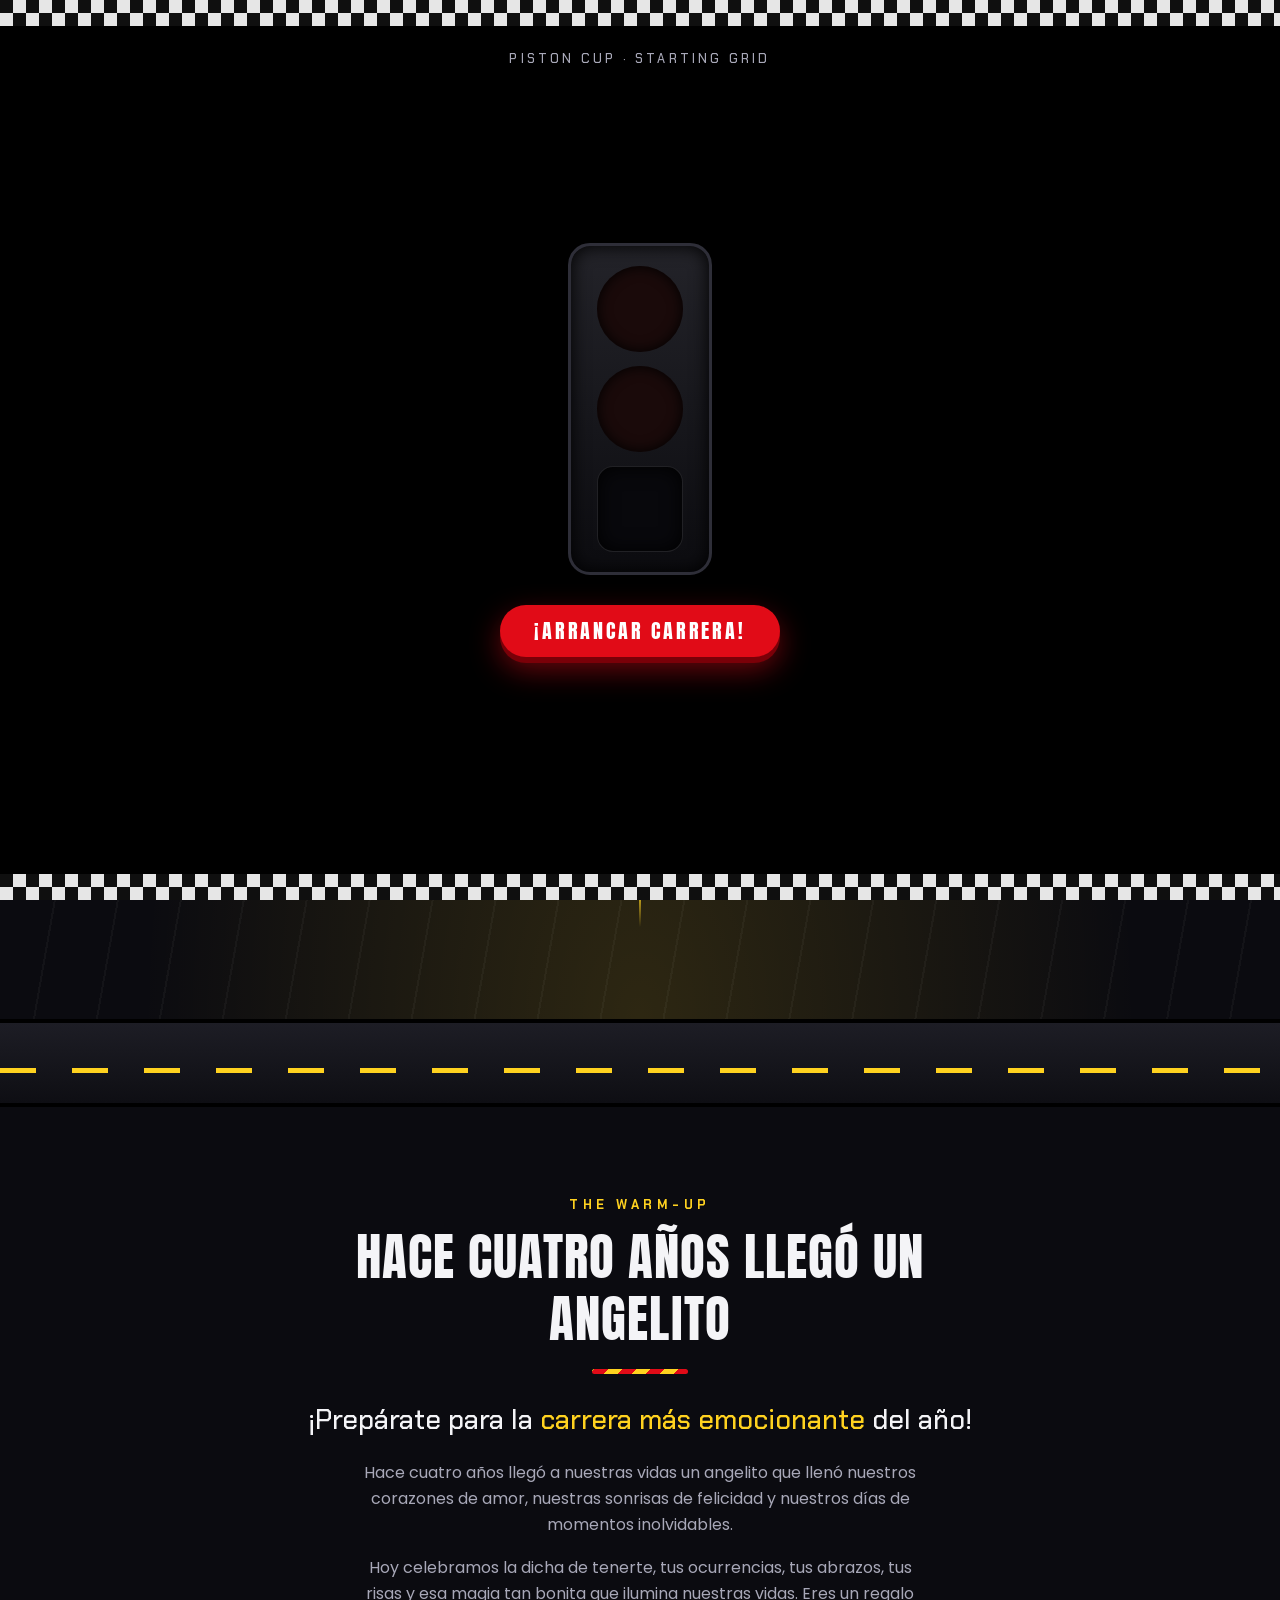
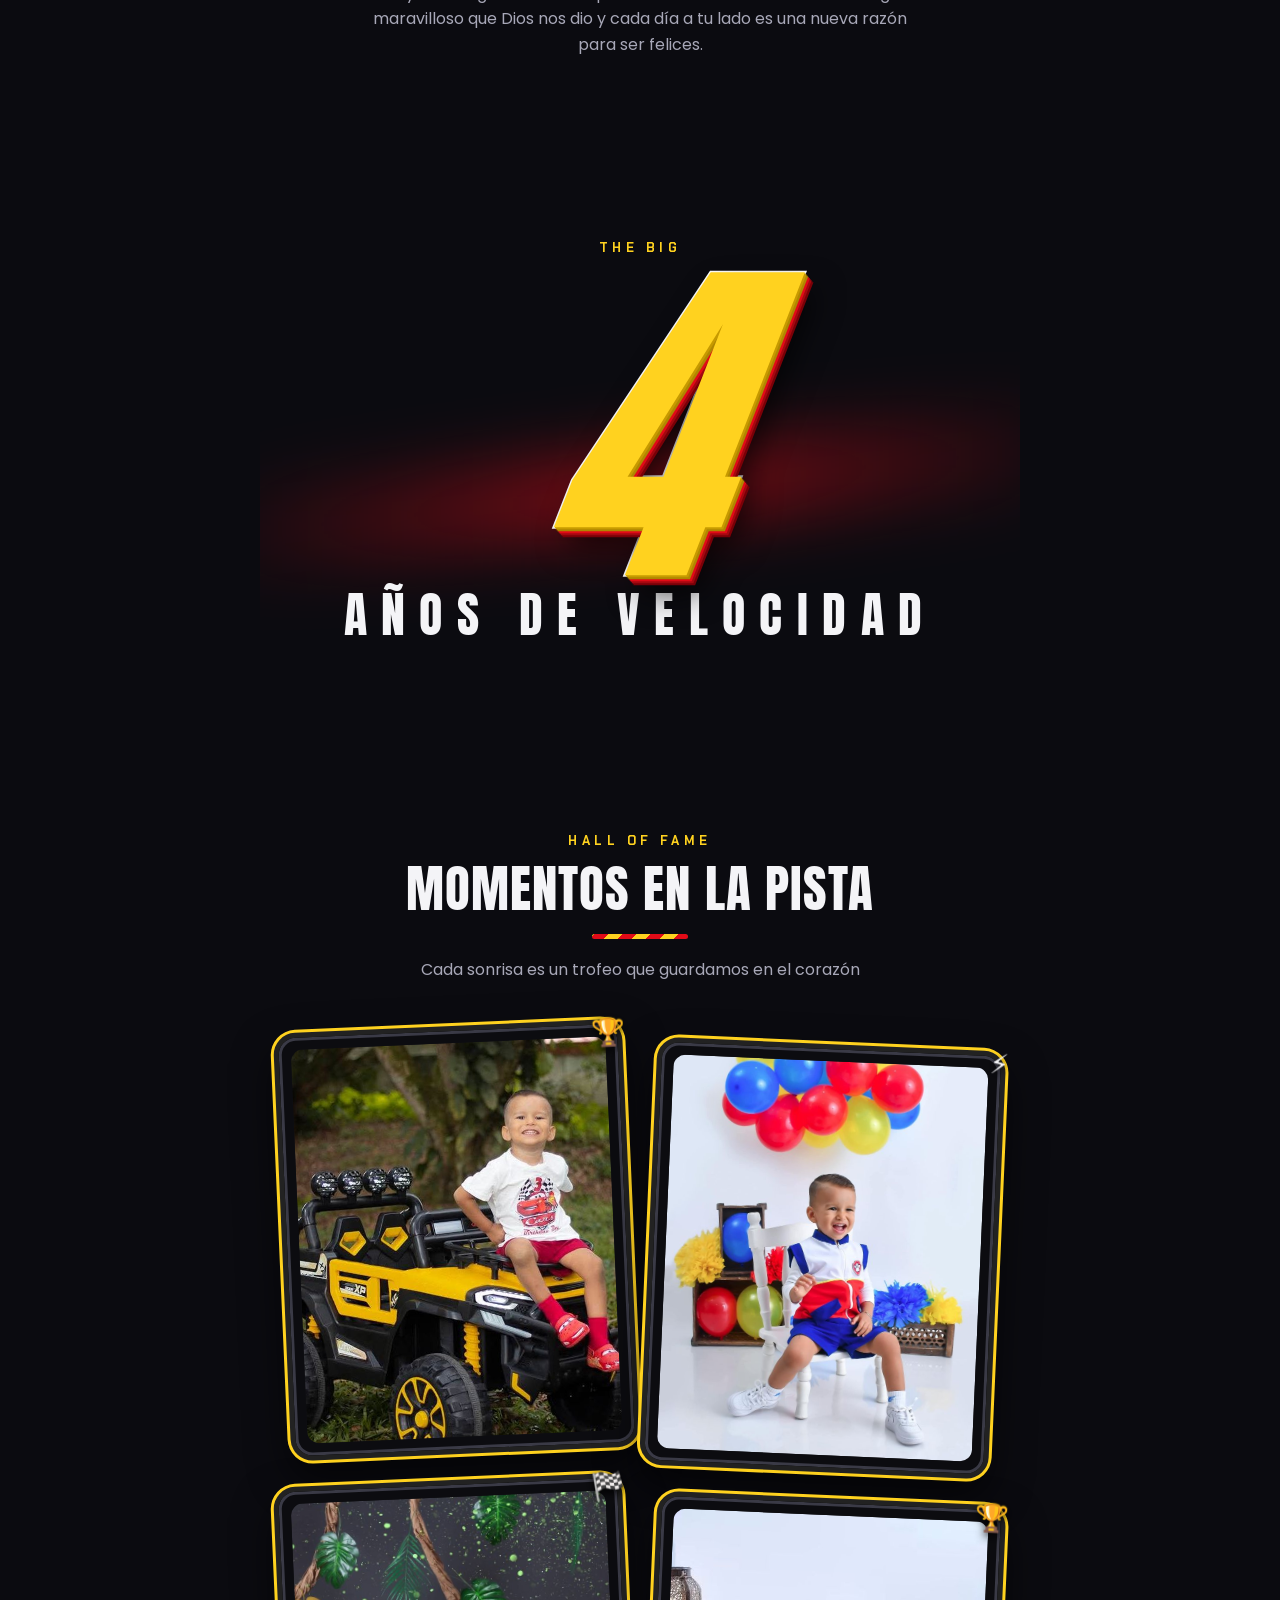
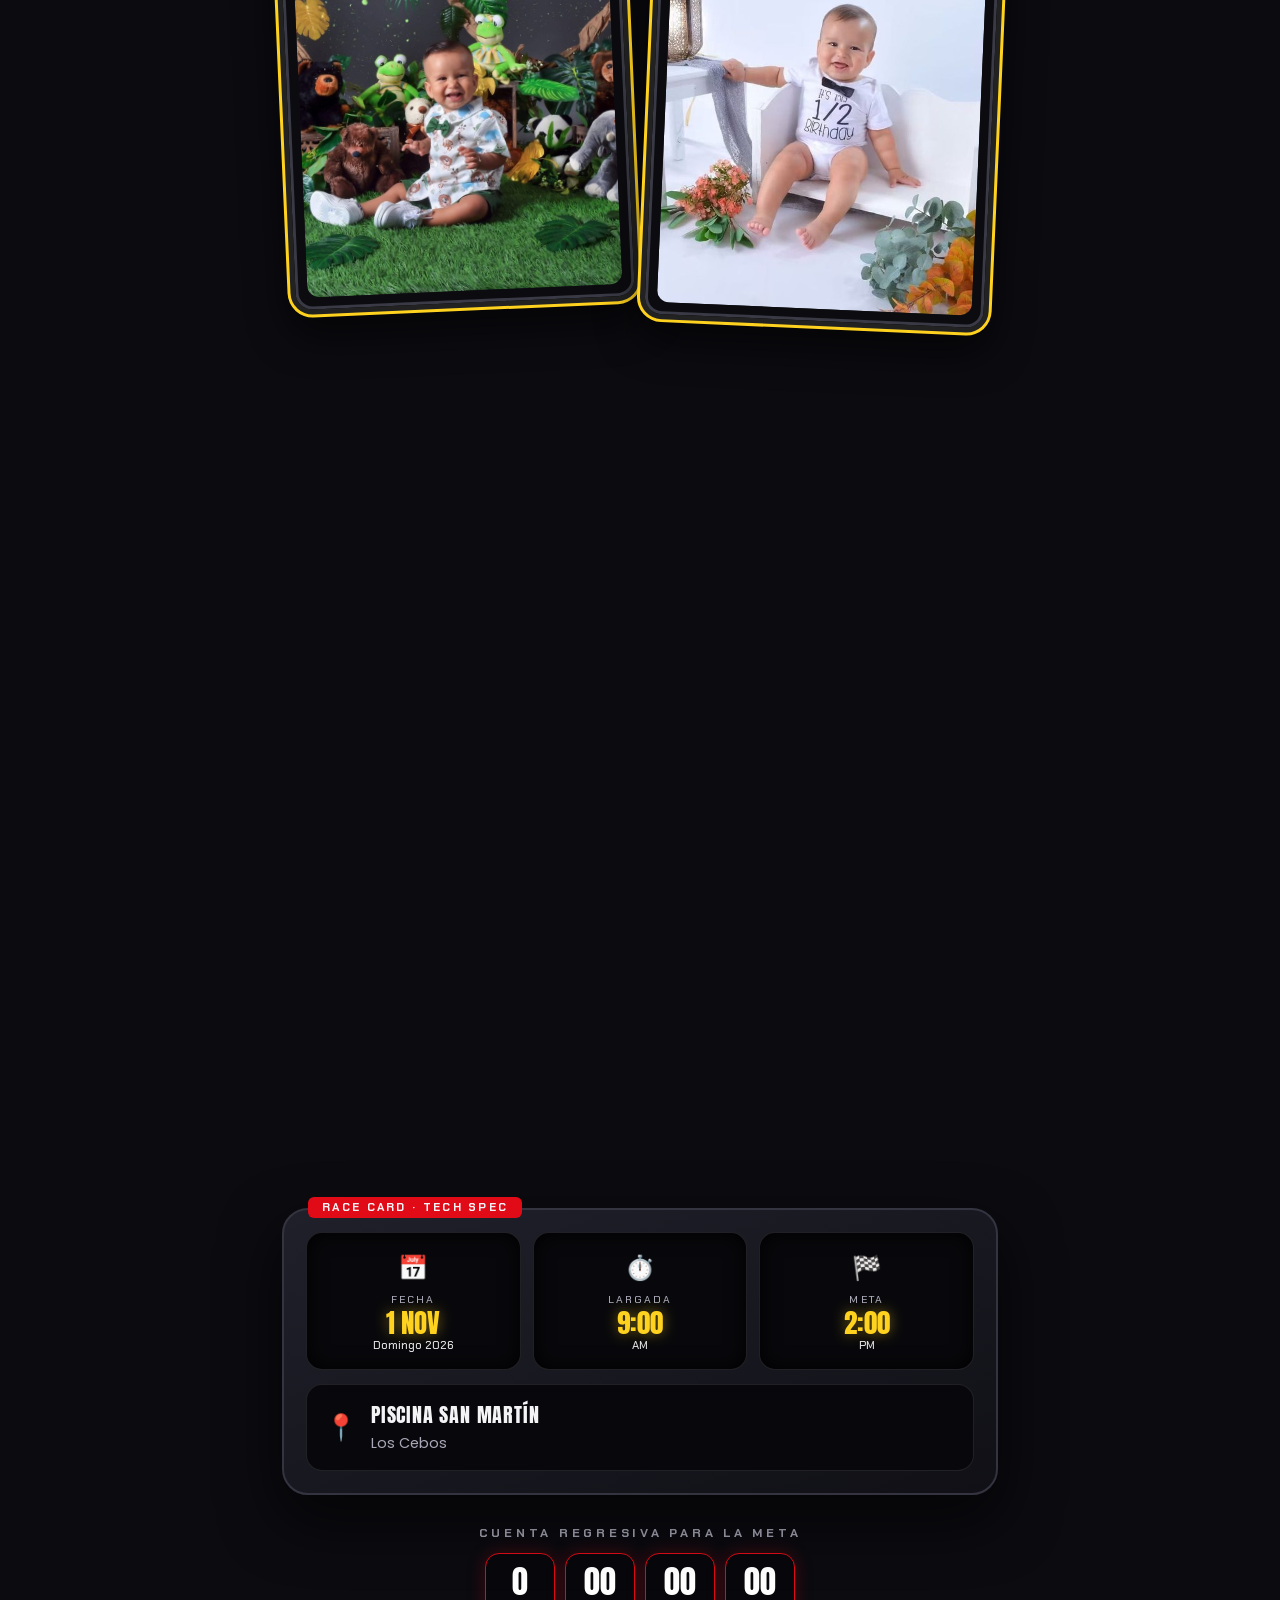
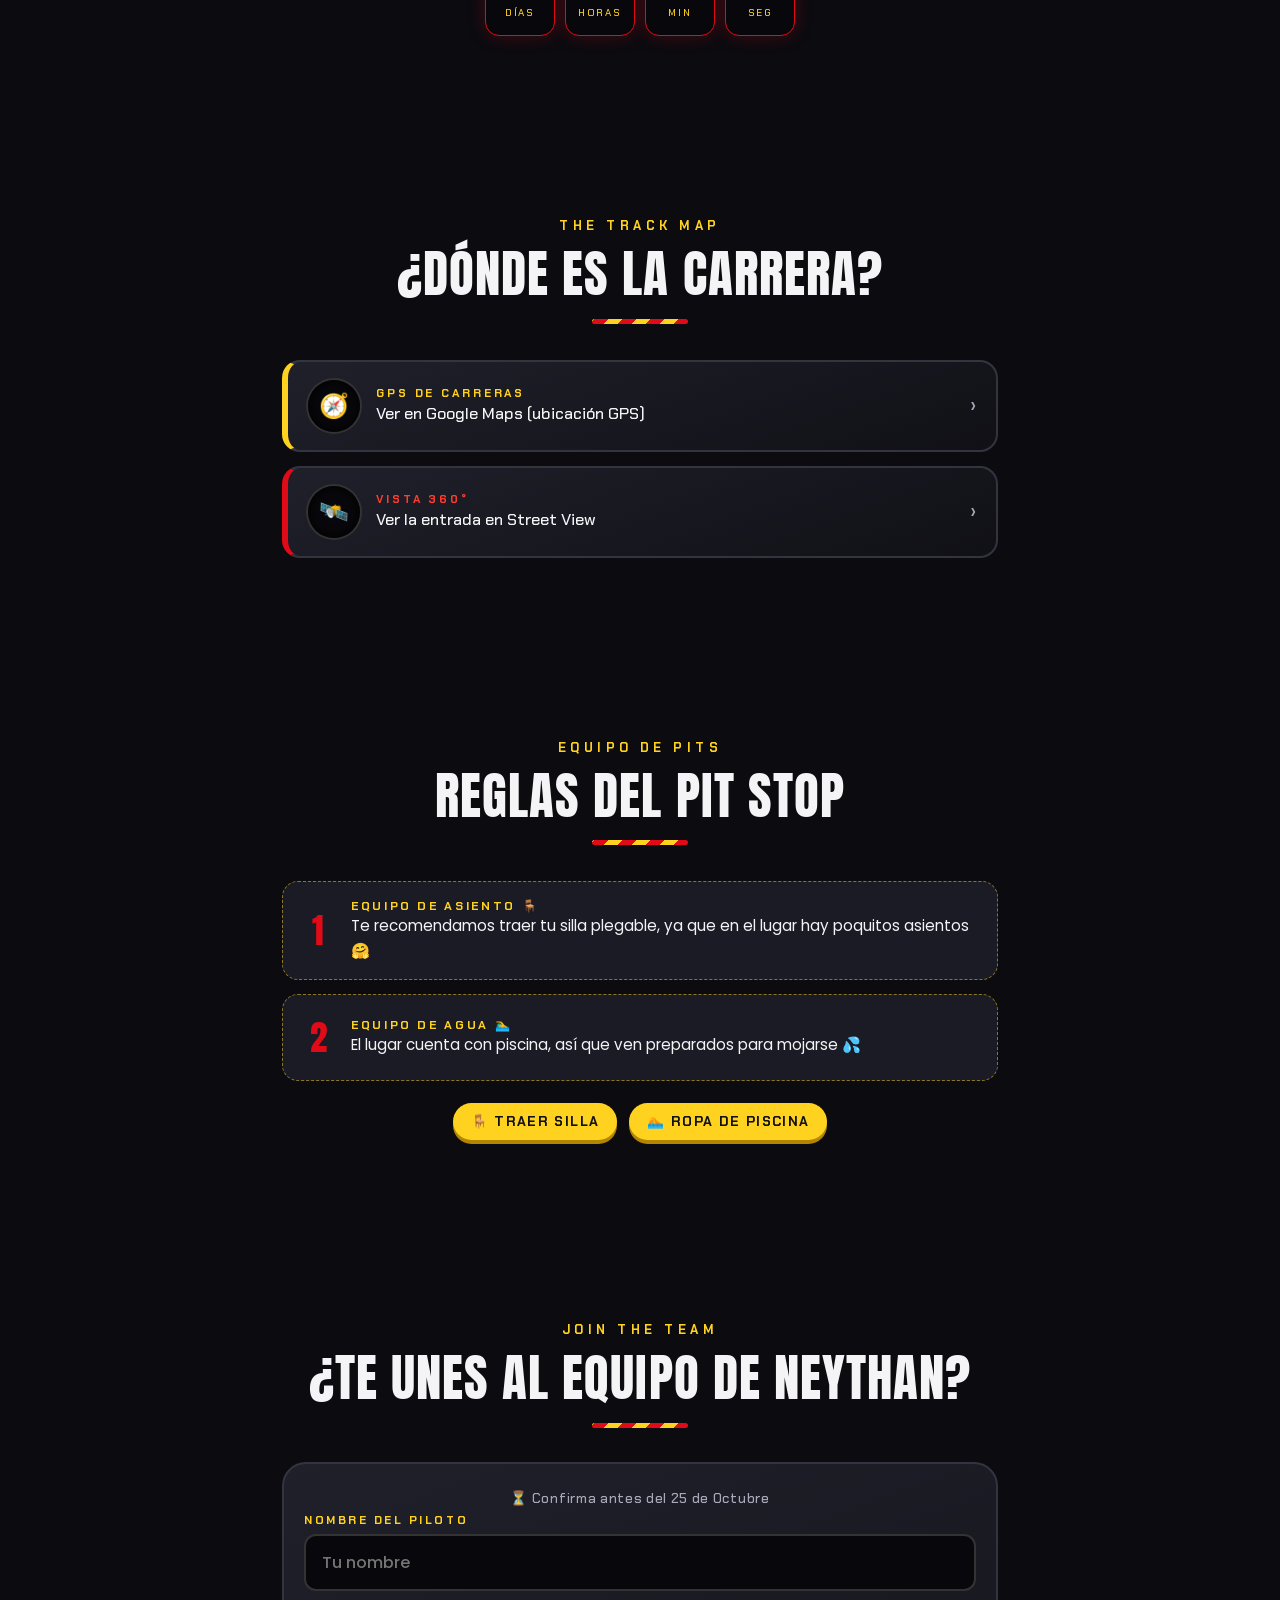
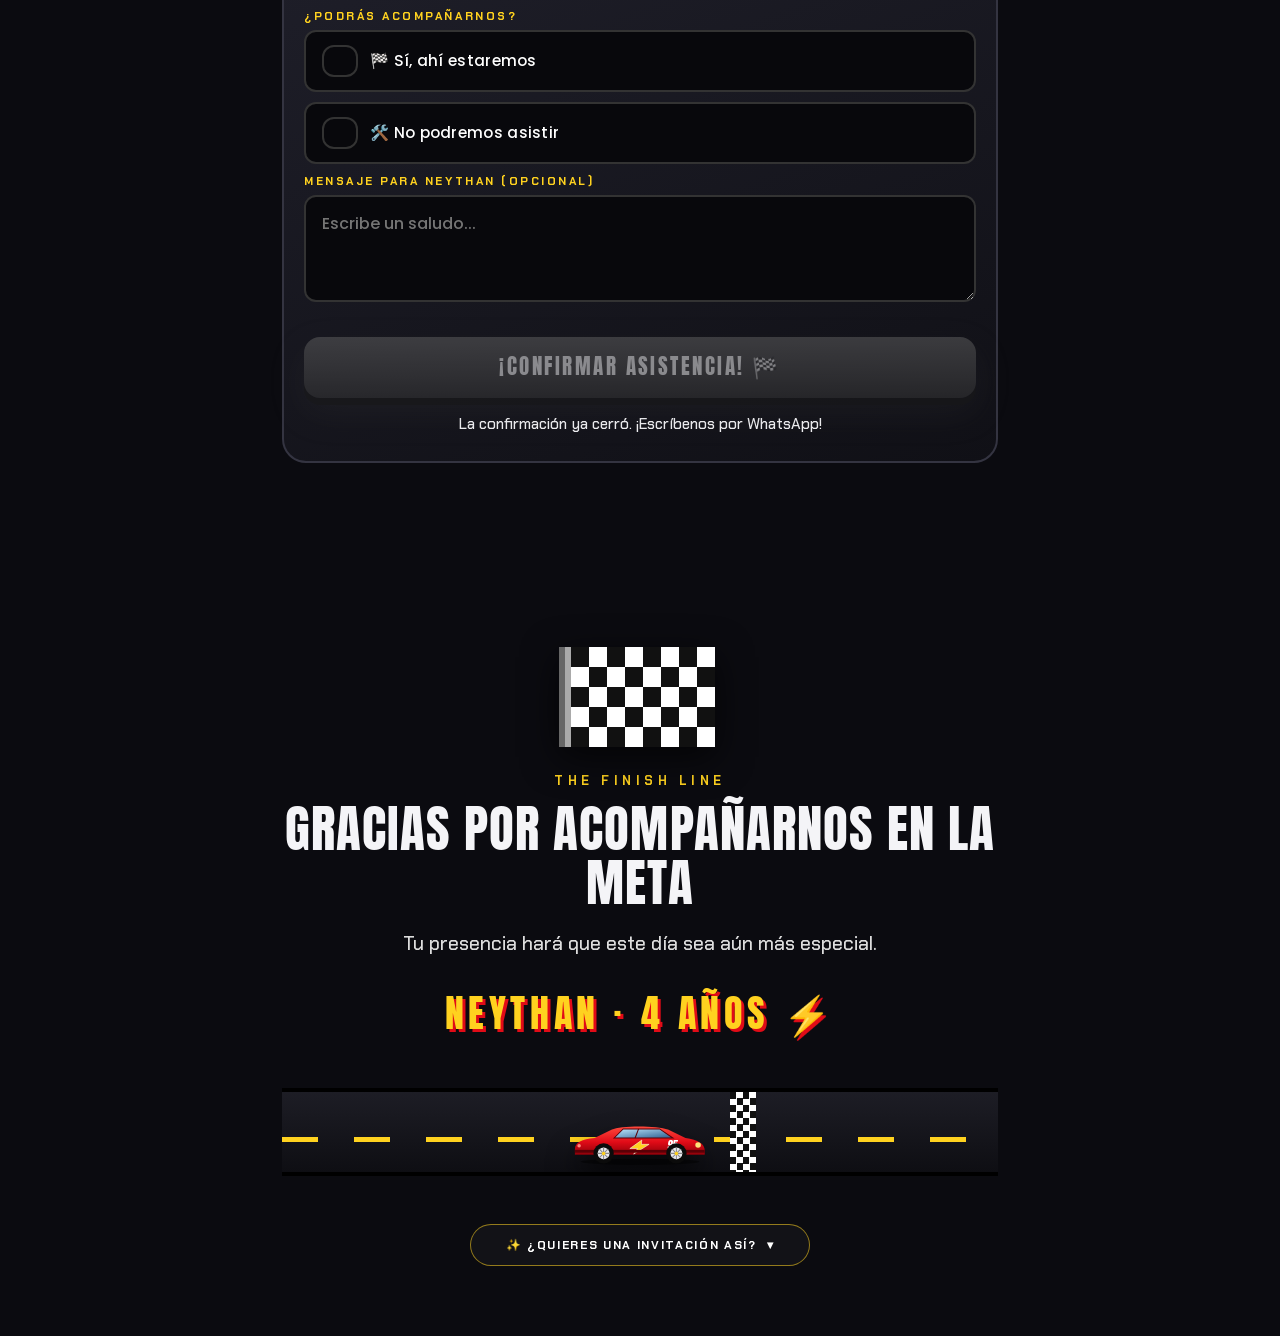
==== commit 9489e1cc: "fix: corregir redacción de años y actualizar despliegue de Neythan" ====
--- a/neythan/index.html
+++ b/neythan/index.html
@@ -97,7 +97,8 @@
 .chk{height:26px;background:repeating-conic-gradient(#fff 0 25%,#111 0 50%) 0 0/26px 26px}
 
 /* WELCOME */
-.w{display:inline-block;overflow:hidden;vertical-align:bottom}
+.w{display:inline-block;overflow:hidden;vertical-align:bottom;padding:.28em .06em .08em;margin:-.28em -.06em -.08em}
+h2[data-split]{line-height:1.22;margin-top:14px}
 .w b{display:inline-block;font-weight:inherit;transform:translateX(-130%) skewX(-24deg);opacity:0;transition:transform .7s cubic-bezier(.1,.9,.2,1),opacity .4s}
 .in .w b{transform:none;opacity:1}
 .lead{font:500 clamp(1.25rem,5vw,1.7rem)/1.5 var(--f2);margin:26px 0 20px}
@@ -186,6 +187,22 @@
 @keyframes wave{0%,100%{transform:perspective(500px) rotateY(-14deg) skewY(2deg)}50%{transform:perspective(500px) rotateY(14deg) skewY(-3deg)}}
 .close{font:500 1.2rem/1.5 var(--f2);color:#ddd;margin:20px auto 26px;max-width:480px}
 .sign{font:400 clamp(1.6rem,7vw,2.4rem) var(--f1);letter-spacing:.12em;text-transform:uppercase;color:var(--yel);text-shadow:3px 3px 0 var(--red)}
+.dev{margin:48px auto 0;max-width:340px}
+.devt{position:relative;overflow:hidden;width:100%;display:flex;align-items:center;justify-content:center;gap:10px;font:700 .74rem var(--f2);letter-spacing:.14em;text-transform:uppercase;color:#fff;background:rgba(255,255,255,.03);border:1px solid rgba(255,210,31,.55);border-radius:50px;padding:12px 18px;cursor:pointer;animation:devp 2.8s ease-in-out infinite}
+.devt::after{content:"";position:absolute;top:0;bottom:0;width:60px;left:-80px;background:linear-gradient(100deg,transparent,rgba(255,210,31,.35),transparent);transform:skewX(-20deg);animation:shim 3.2s ease-in-out infinite}
+@keyframes shim{0%,55%{left:-80px}100%{left:110%}}
+@keyframes devp{50%{box-shadow:0 0 18px rgba(255,210,31,.35)}}
+.devt i{font-style:normal;transition:transform .4s}.dev.open .devt i{transform:rotate(180deg)}
+.devp{display:grid;grid-template-rows:0fr;transition:grid-template-rows .55s cubic-bezier(.2,.8,.2,1)}.dev.open .devp{grid-template-rows:1fr}
+.devi{overflow:hidden;min-height:0}
+.devc{margin-top:12px;padding:20px 16px 16px;border-radius:20px;background:linear-gradient(160deg,#1a1a24,#0d0d12);border:1px solid var(--line);box-shadow:0 16px 40px rgba(0,0,0,.5)}
+.dev img{max-width:70%;height:auto;display:block;margin:0 auto 10px}
+.devn{font-size:.9rem;color:var(--mut);line-height:1.5}.devn b{color:#fff}
+.devb{display:grid;grid-template-columns:1fr 1fr;gap:8px;margin:14px 0 12px}
+.devb a{color:#fff;text-decoration:none;font:500 .8rem var(--f2);padding:10px 8px;border-radius:50px;border:1px solid #3a3a48;background:#08080c;transition:.2s}
+.devb a.wa,.devb a.wide{grid-column:1/-1}.devb a.wa{background:#128c4a;border-color:#1fd64f;font-weight:700}
+.devb a:hover,.devb a:active{border-color:var(--yel);transform:translateY(-2px)}
+.devl{font-size:.78rem;color:#777}
 .foot{margin-top:40px;font-size:.75rem;color:#666;letter-spacing:.1em}
 
 /* music */
@@ -325,7 +342,20 @@
   <p class="close rv">Tu presencia hará que este día sea aún más especial.</p>
   <div class="sign rv">Neythan · 4 Años ⚡</div>
   <div class="road fin rv" data-sfx="finish"><div class="car"></div></div>
-  <p class="foot">Hecho con 💛 y mucha velocidad</p>
+  <div class="dev rv" id="dev">
+    <button class="devt" id="devt" type="button" aria-expanded="false" aria-controls="devp"><span>✨ ¿Quieres una invitación así?</span><i>▾</i></button>
+    <div class="devp" id="devp"><div class="devi"><div class="devc">
+      <img src="[data-uri]" alt="JR Digital Solutions" width="220">
+      <p class="devn">Desarrollado por <b>Jorge Rodríguez</b><br>JR Digital Solutions</p>
+      <div class="devb">
+        <a class="wa" href="https://wa.me/50661969427?text=Hola%20Jorge%2C%20vi%20la%20invitaci%C3%B3n%20de%20Neythan%20y%20quiero%20una%20as%C3%AD" target="_blank" rel="noopener">💬 Escríbeme por WhatsApp</a>
+        <a href="https://www.facebook.com/profile.php?id=61590098459318" target="_blank" rel="noopener">📘 Facebook</a>
+        <a href="tel:+50661969427">📞 Llamar</a>
+        <a class="wide" href="mailto:jrodri1493@gmail.com">📧 jrodri1493@gmail.com</a>
+      </div>
+      <p class="devl">📍 San Carlos, Alajuela, Costa Rica · +506 6196-9427</p>
+    </div></div></div>
+  </div>
 </section>
 
 <script>
@@ -452,6 +482,10 @@
  asPos+=C.scrollSpeed*dt;scrollTo({top:asPos,left:0,behavior:'instant'});requestAnimationFrame(asTick)}
 asb.onclick=()=>asOn?asStop():asStart();
 ['wheel','touchstart','keydown','mousedown'].forEach(ev=>addEventListener(ev,e=>{if(asOn&&e.target!==asb)asStop()},{passive:true}));
+
+
+// Tarjeta del desarrollador (desplegable)
+$('#devt').onclick=()=>{const d=$('#dev'),o=d.classList.toggle('open');$('#devt').setAttribute('aria-expanded',o);sfx.tick();if(o)setTimeout(()=>d.scrollIntoView({behavior:'smooth',block:'end'}),350)};
 
 // 8 · RSVP
 
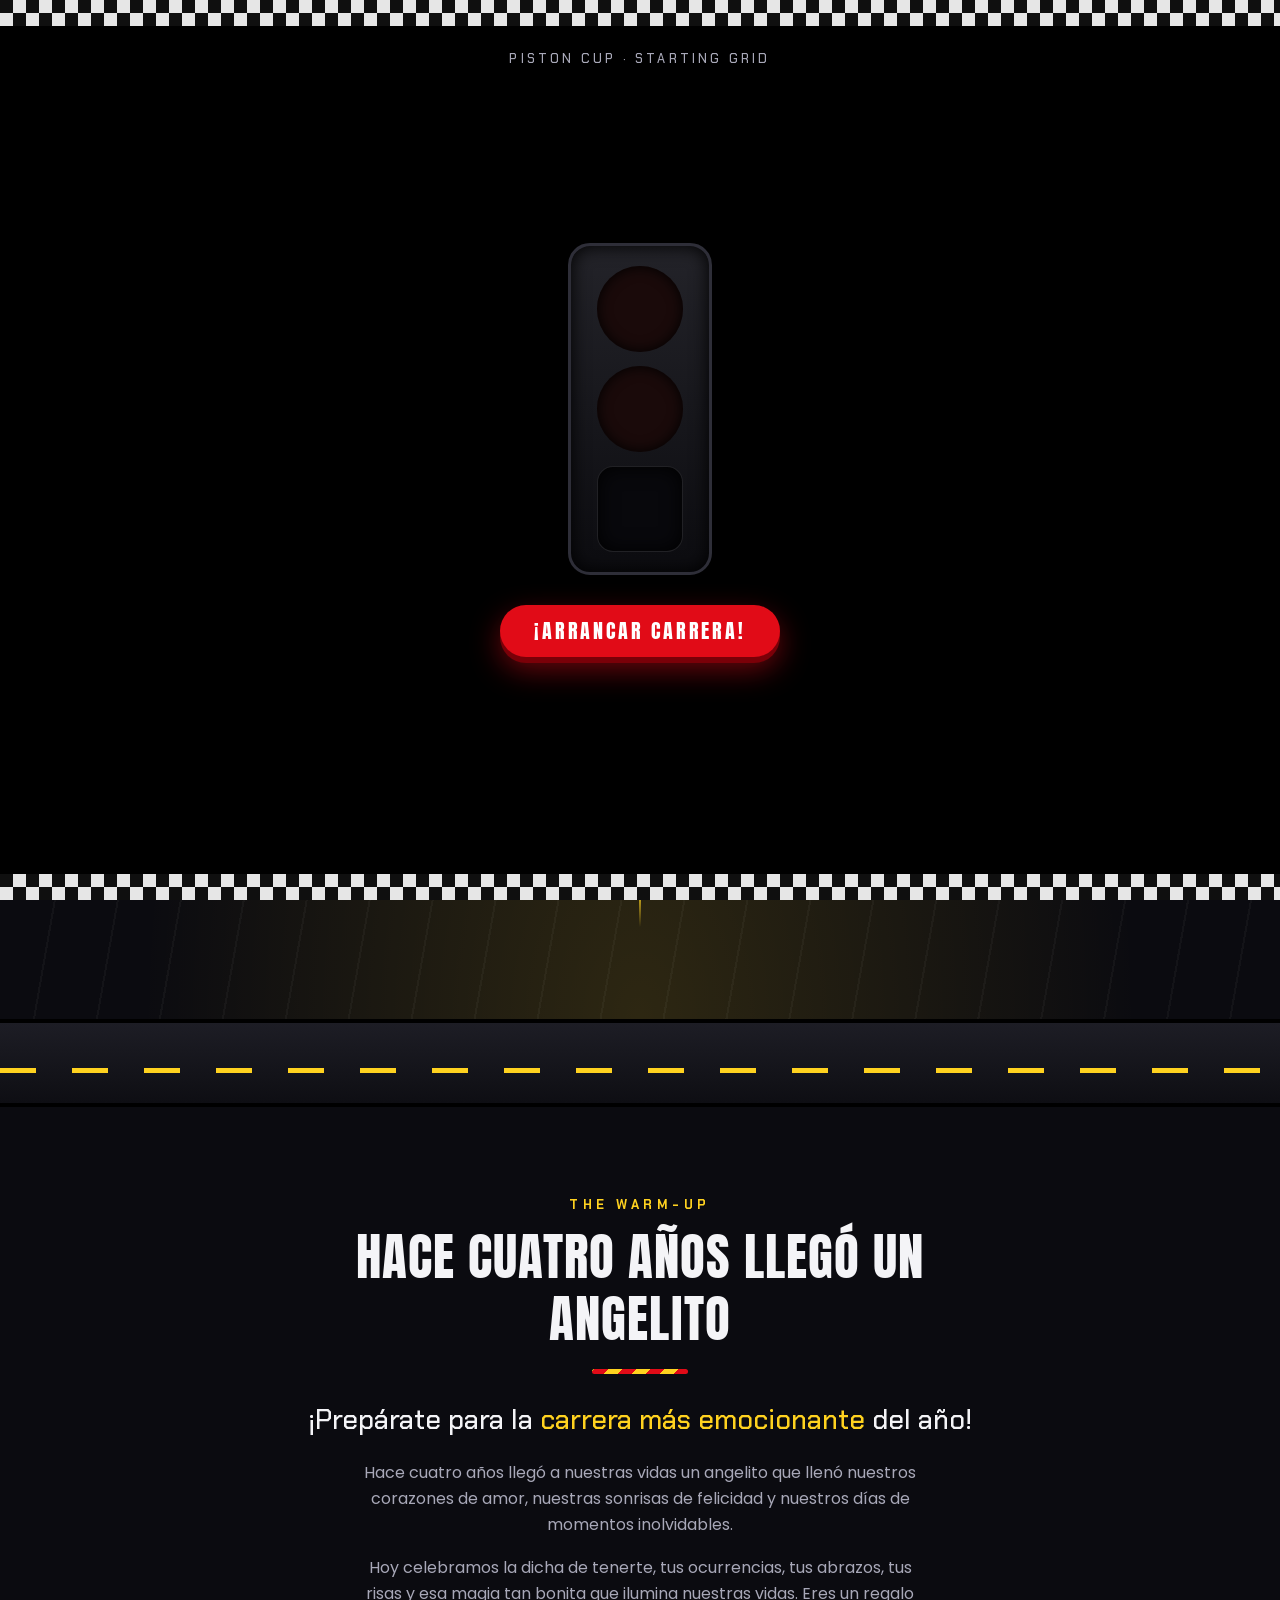
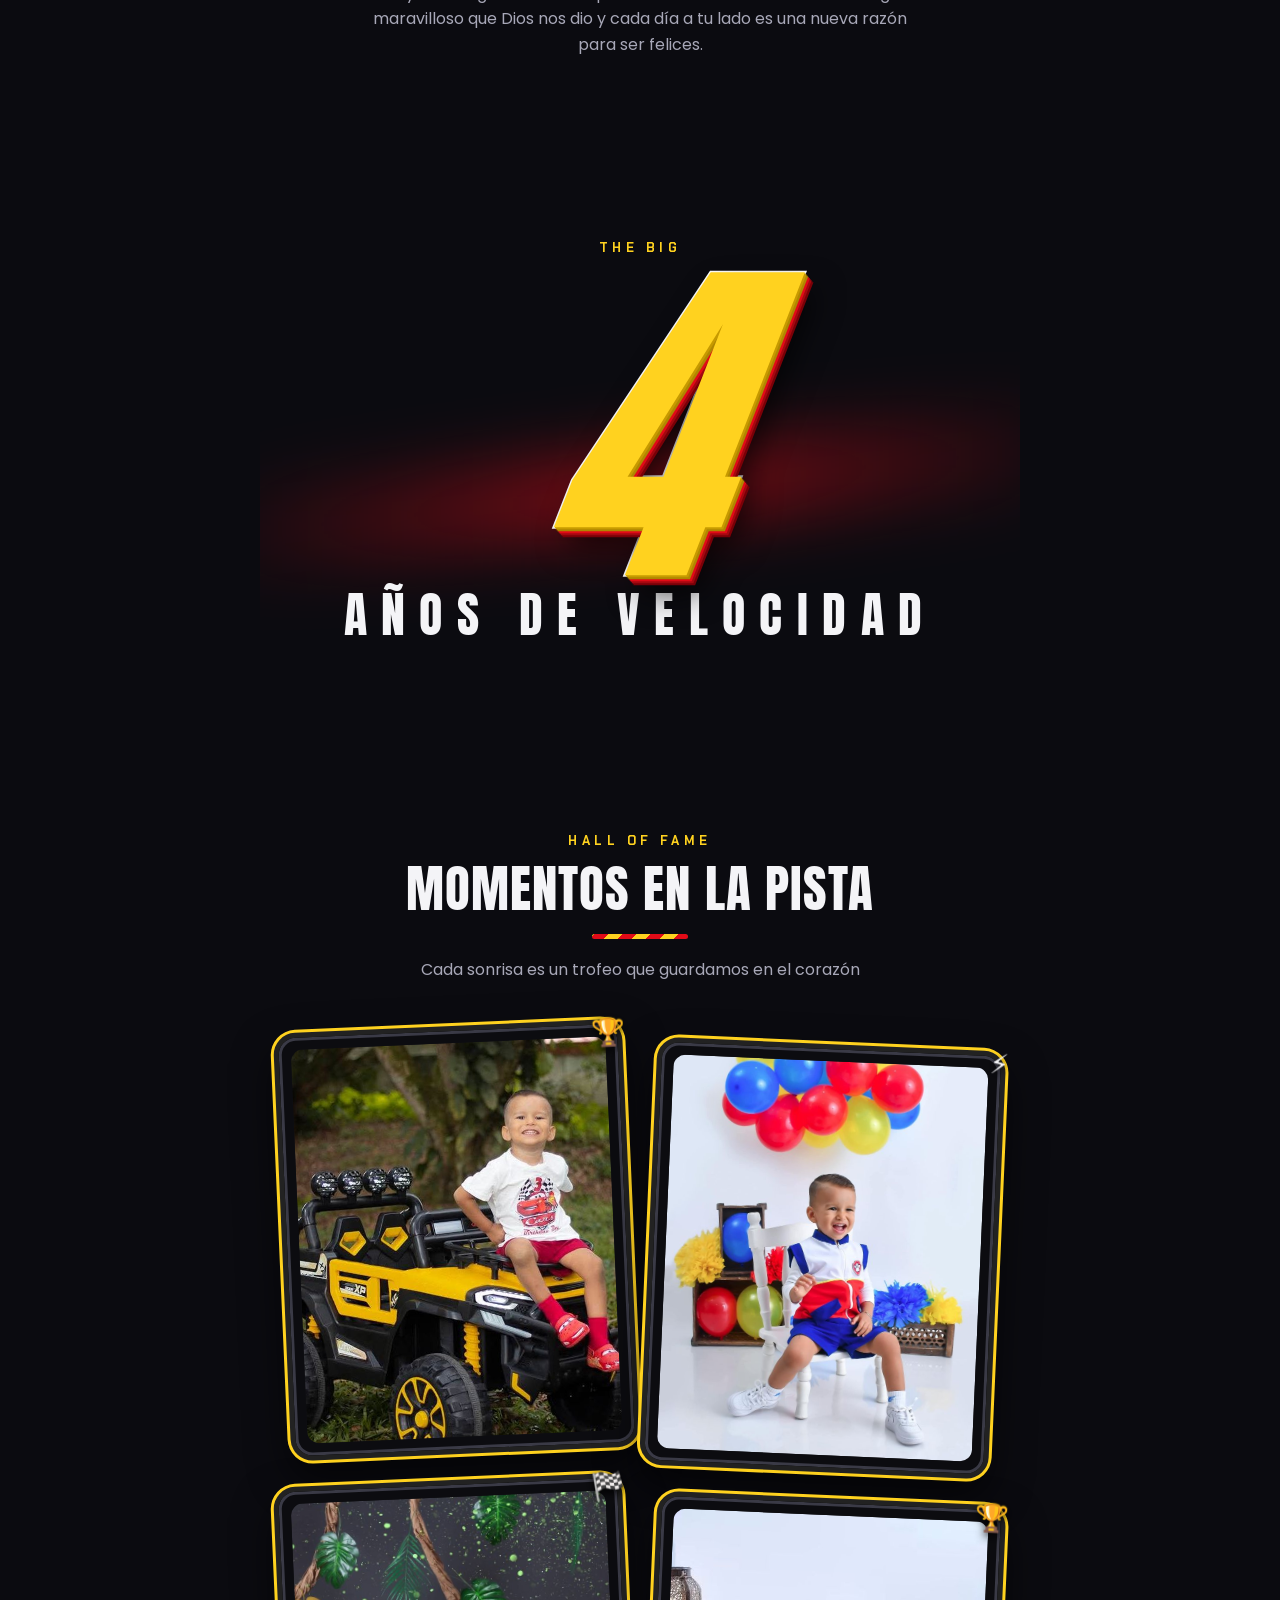
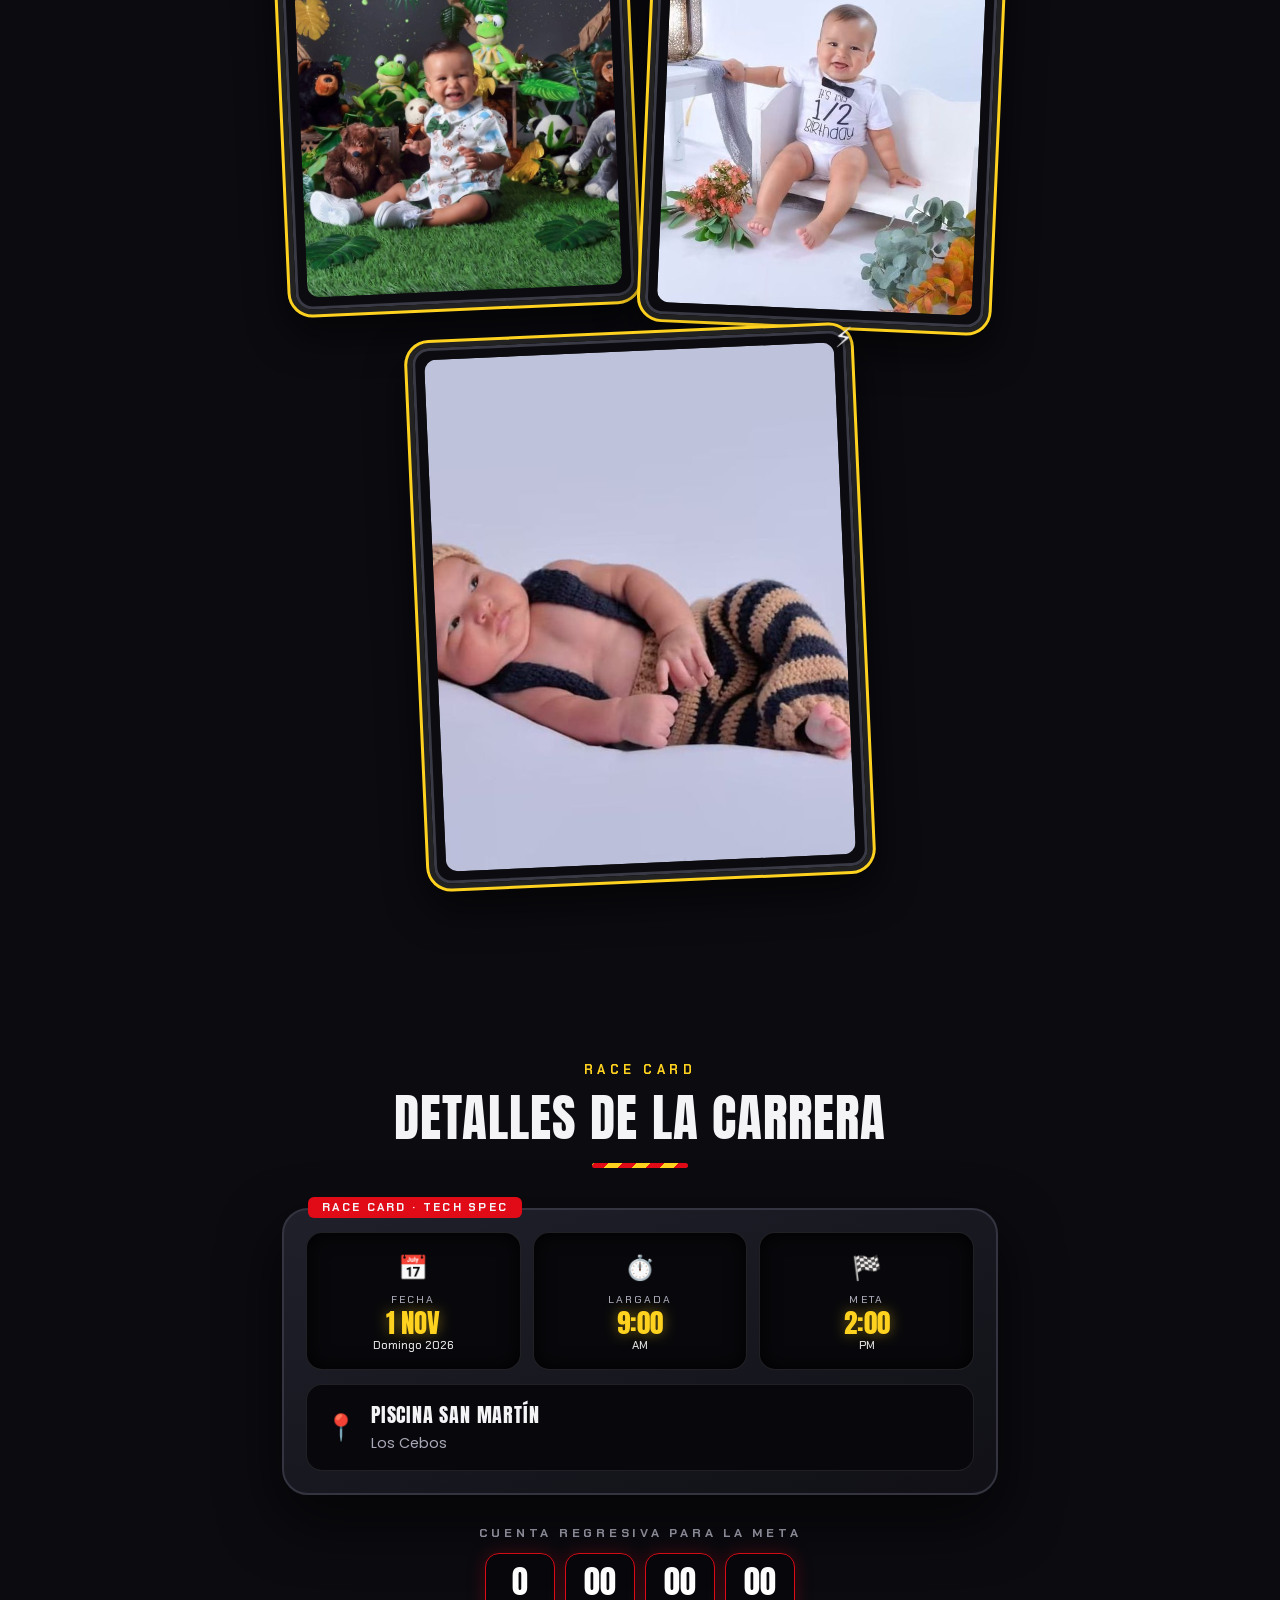
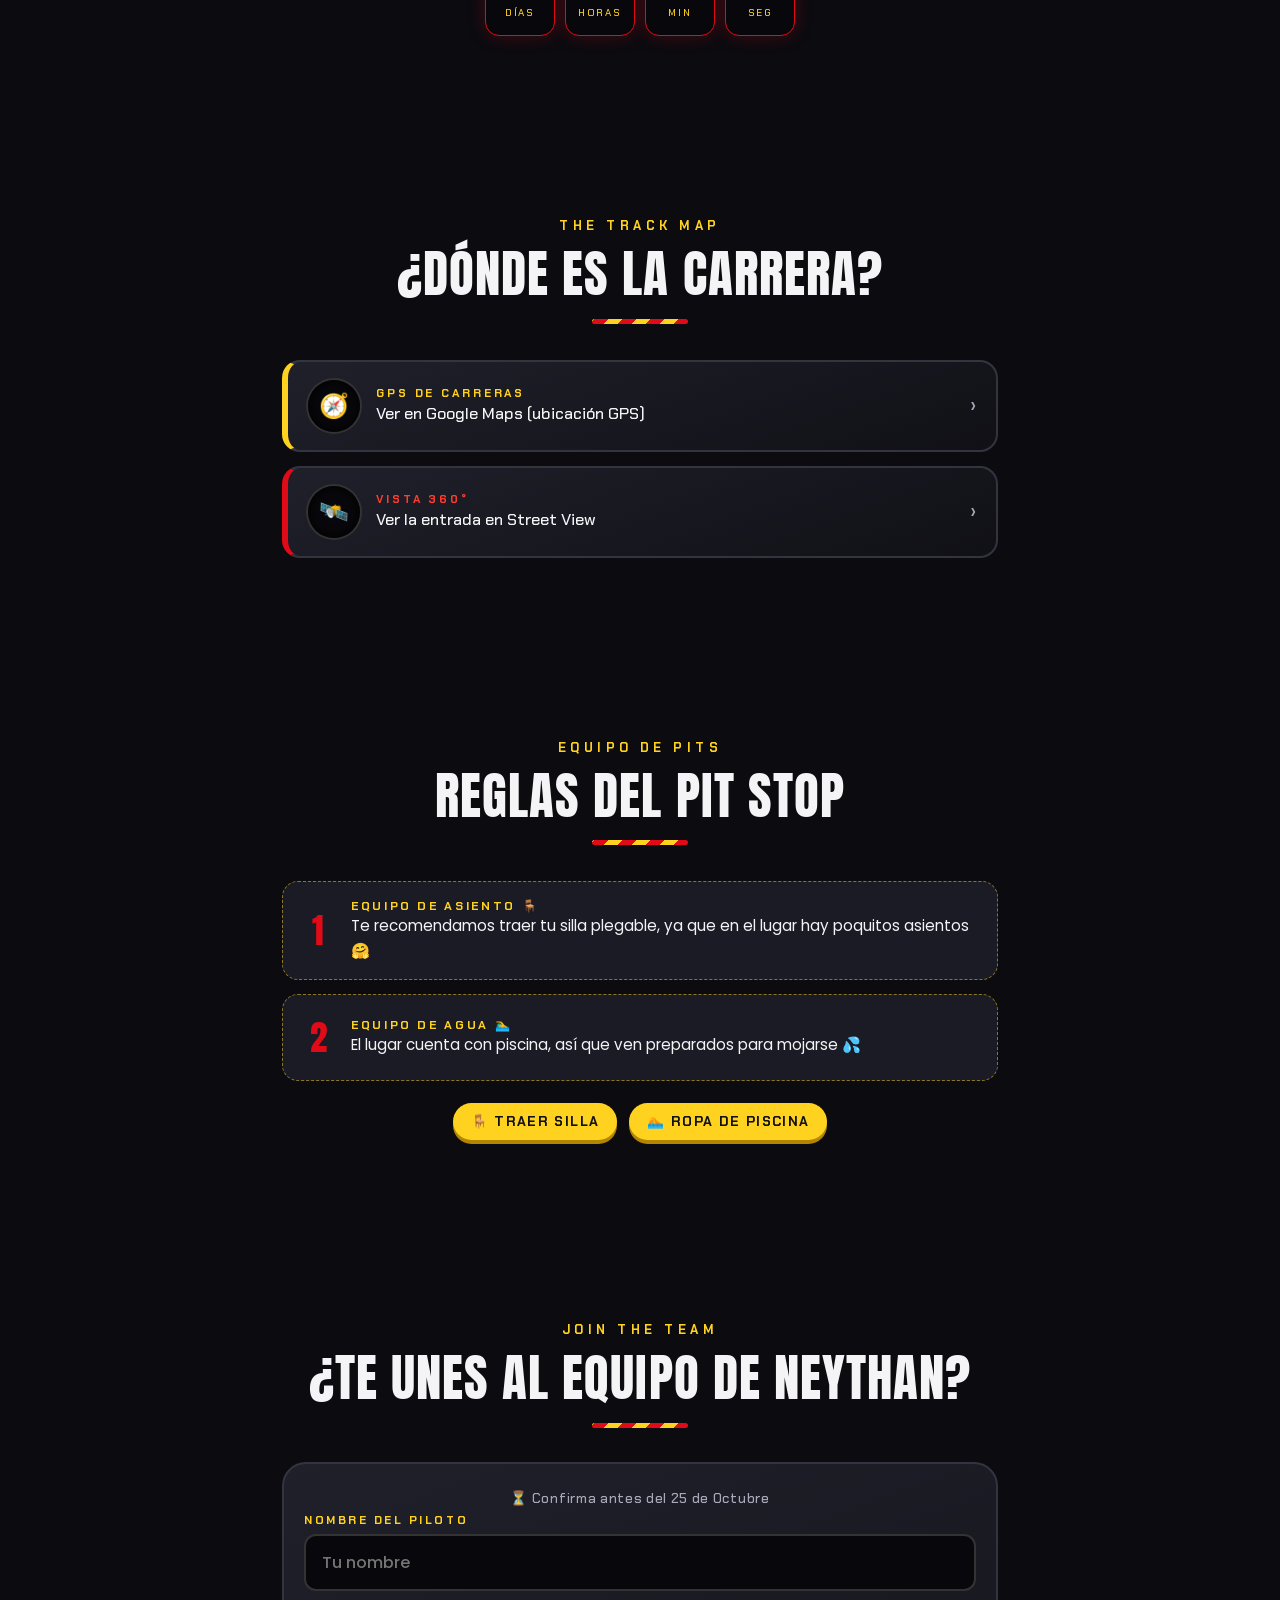
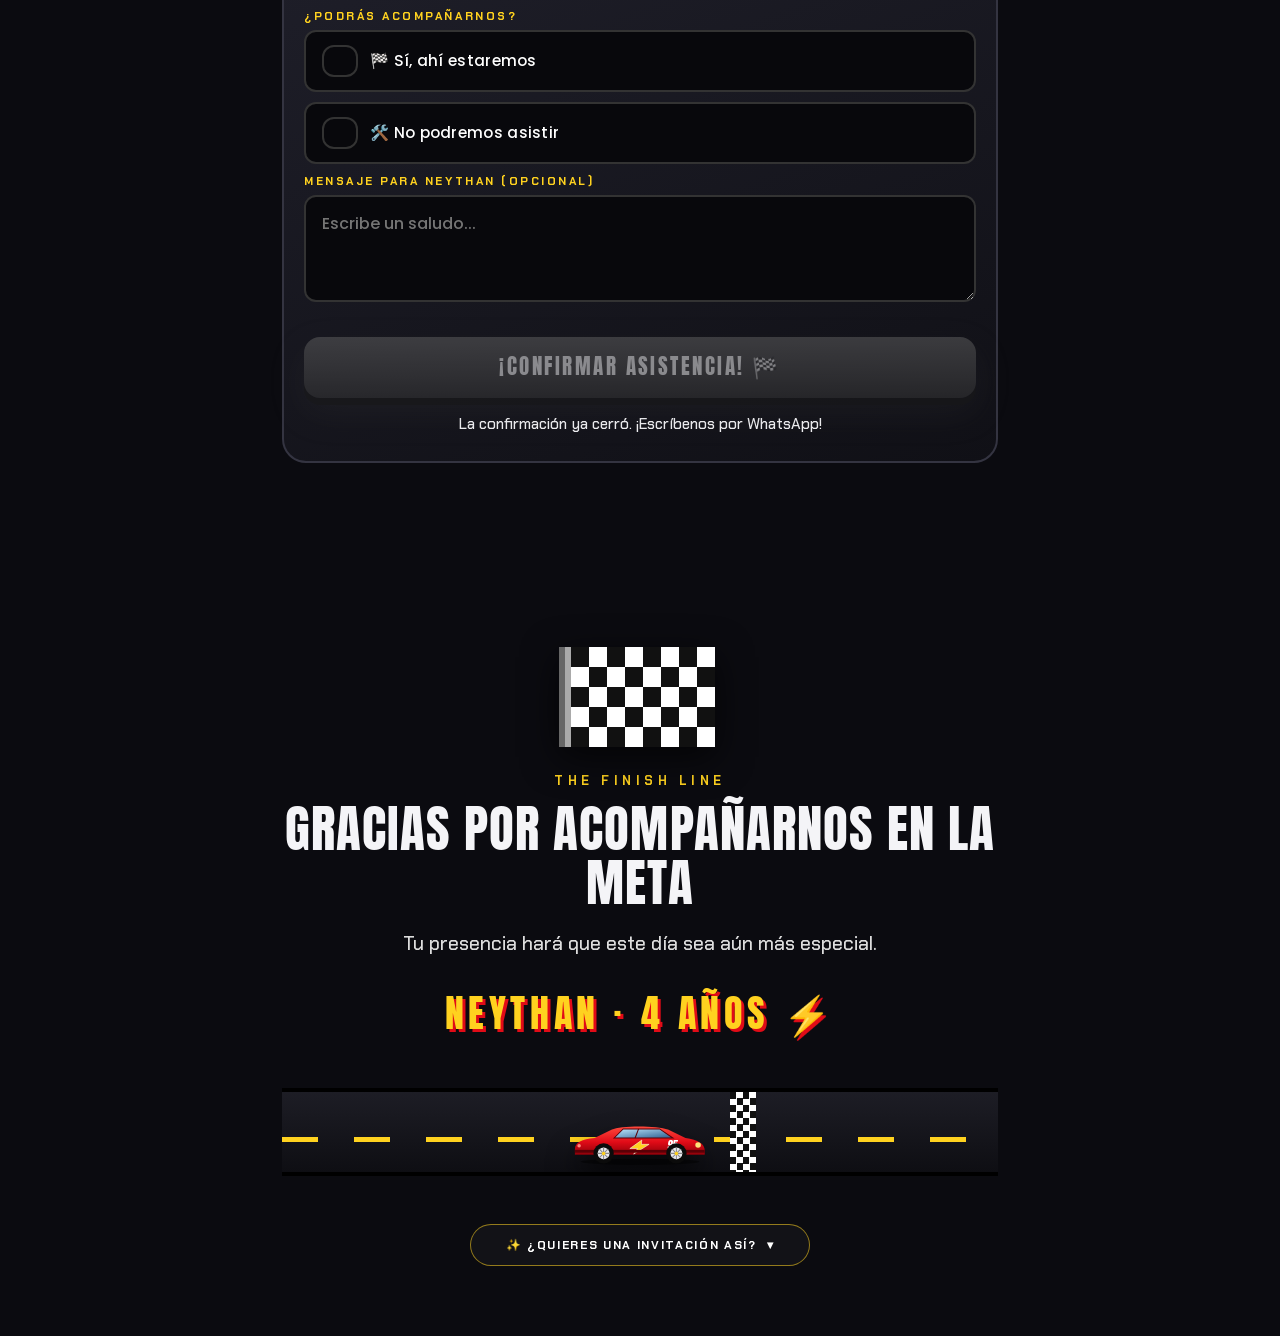
==== commit 4e9349c9: "chore: update production build for Neythan invitation" ====
--- a/neythan/index.html
+++ b/neythan/index.html
@@ -3,12 +3,30 @@
 <head>
 <meta charset="UTF-8">
 <meta name="viewport" content="width=device-width, initial-scale=1, viewport-fit=cover">
-<title>Neythan · 4 Años · Piston Cup 🏁</title>
-<meta name="description" content="Acompaña a Neythan a celebrar sus 4 añitos. ¡La carrera más emocionante del año!">
-<meta property="og:title" content="Neythan · 4 Años · Piston Cup 🏁">
-<meta property="og:description" content="Prepárate para la carrera más emocionante del año. 1 de noviembre, 9:00 AM.">
-<meta property="og:image" content="[data-uri]">
+<title>🏁 Neythan cumple 4 años 🏁⚡ Piston Cup</title>
+<meta name="description" content="¡Prepárate para la carrera más emocionante del año! Te invitamos al cumpleaños #4 de Neythan · 1 de noviembre, 9:00 AM · Piscina San Martín, Los Cebos.">
 <meta name="theme-color" content="#0b0b10">
+<link rel="icon" type="image/svg+xml" href="data:image/svg+xml,<svg xmlns='http://www.w3.org/2000/svg' viewBox='0 0 64 64'><rect width='64' height='64' rx='14' fill='%23e10b17'/><rect x='4' y='4' width='56' height='56' rx='11' fill='%230e0e14'/><path d='M38 7 15 36h14l-5 21 25-30H35z' fill='%23ffd21f' stroke='%23fff' stroke-width='1.5' stroke-linejoin='round'/></svg>">
+<link rel="icon" type="image/png" sizes="48x48" href="/Invitacion/neythan/assets/favicon-48-Dxh4NIi2.png">
+<link rel="icon" type="image/png" sizes="192x192" href="/Invitacion/neythan/assets/favicon-192-CfQZ6YvM.png">
+<link rel="apple-touch-icon" href="/Invitacion/neythan/assets/apple-touch-icon-0iMOZD5m.png">
+<link rel="canonical" href="https://jrodri22.github.io/Invitacion/neythan/">
+<meta property="og:type" content="website">
+<meta property="og:site_name" content="Piston Cup · Neythan 4 Años">
+<meta property="og:locale" content="es_LA">
+<meta property="og:url" content="https://jrodri22.github.io/Invitacion/neythan/">
+<meta property="og:title" content="Neythan cumple 4 años 🏁⚡ Piston Cup">
+<meta property="og:description" content="¡Prepárate para la carrera más emocionante del año! Te invitamos al cumpleaños #4 de Neythan · 1 de noviembre, 9:00 AM · Piscina San Martín, Los Cebos.">
+<meta property="og:image" content="https://jrodri22.github.io/Invitacion/neythan/og-cover.jpg">
+<meta property="og:image:secure_url" content="https://jrodri22.github.io/Invitacion/neythan/og-cover.jpg">
+<meta property="og:image:type" content="image/jpeg">
+<meta property="og:image:width" content="1200">
+<meta property="og:image:height" content="630">
+<meta property="og:image:alt" content="Invitación al cumpleaños número 4 de Neythan, tema carreras">
+<meta name="twitter:card" content="summary_large_image">
+<meta name="twitter:title" content="Neythan cumple 4 años 🏁⚡ Piston Cup">
+<meta name="twitter:description" content="¡Prepárate para la carrera más emocionante del año! Te invitamos al cumpleaños #4 de Neythan · 1 de noviembre, 9:00 AM · Piscina San Martín, Los Cebos.">
+<meta name="twitter:image" content="https://jrodri22.github.io/Invitacion/neythan/og-cover.jpg">
 <link rel="preconnect" href="https://fonts.googleapis.com">
 <link rel="preconnect" href="https://fonts.gstatic.com" crossorigin>
 <link href="https://fonts.googleapis.com/css2?family=Anton&family=Chakra+Petch:wght@500;700&family=Poppins:wght@400;500;600&display=swap" rel="stylesheet">
@@ -438,6 +456,10 @@
 $$('.rv').forEach(el=>io.observe(el));
 addEventListener('scroll',()=>{const h=document.documentElement;const p=h.scrollTop/(h.scrollHeight-h.clientHeight)*100;$('#bar').style.width=p+'%';$('#ct').style.left=p+'%'},{passive:true});
 
+
+// Título dinámico de la pestaña
+const T0=document.title;document.addEventListener('visibilitychange',()=>{document.title=document.hidden?'🏎️ ¡Te esperamos en la pista!':T0});
+
 // Cuenta regresiva
 (function tick(){
   let t=Math.max(0,new Date(C.eventDate)-Date.now()),p=n=>String(n).padStart(2,'0');
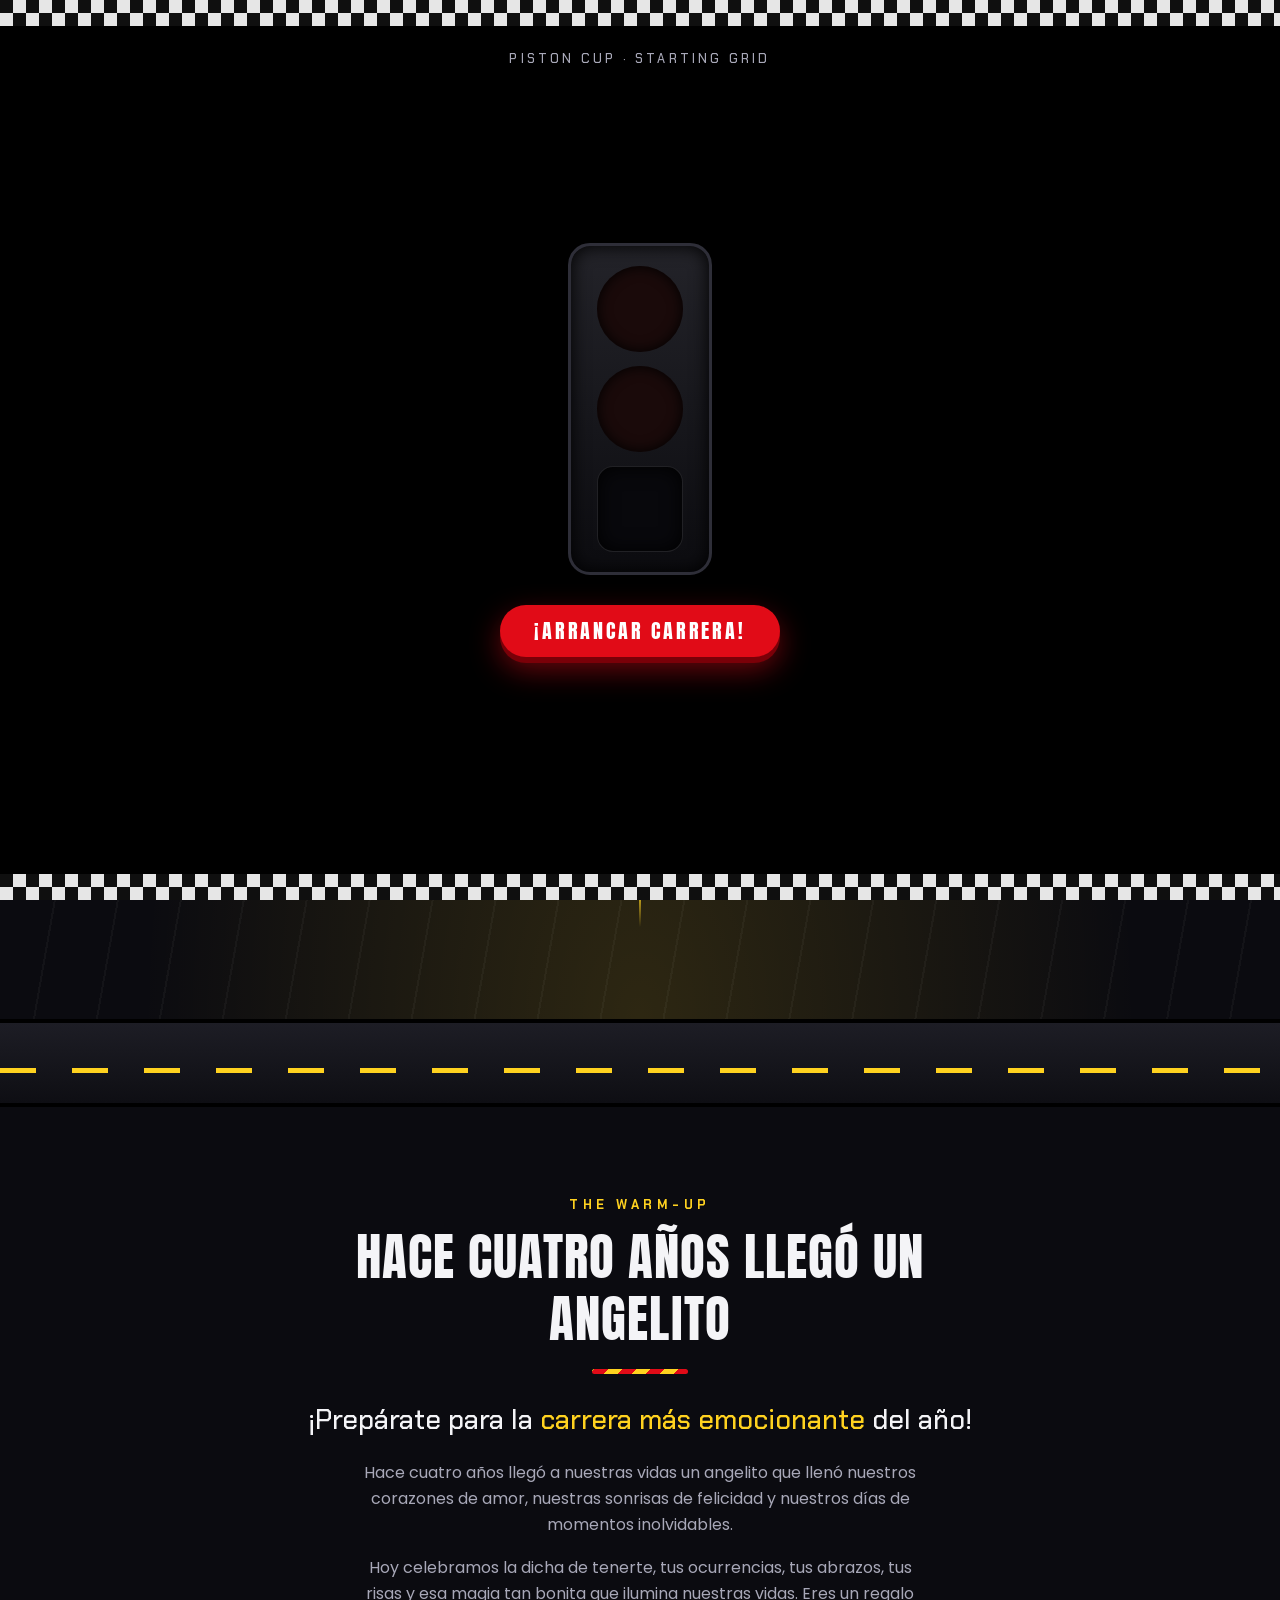
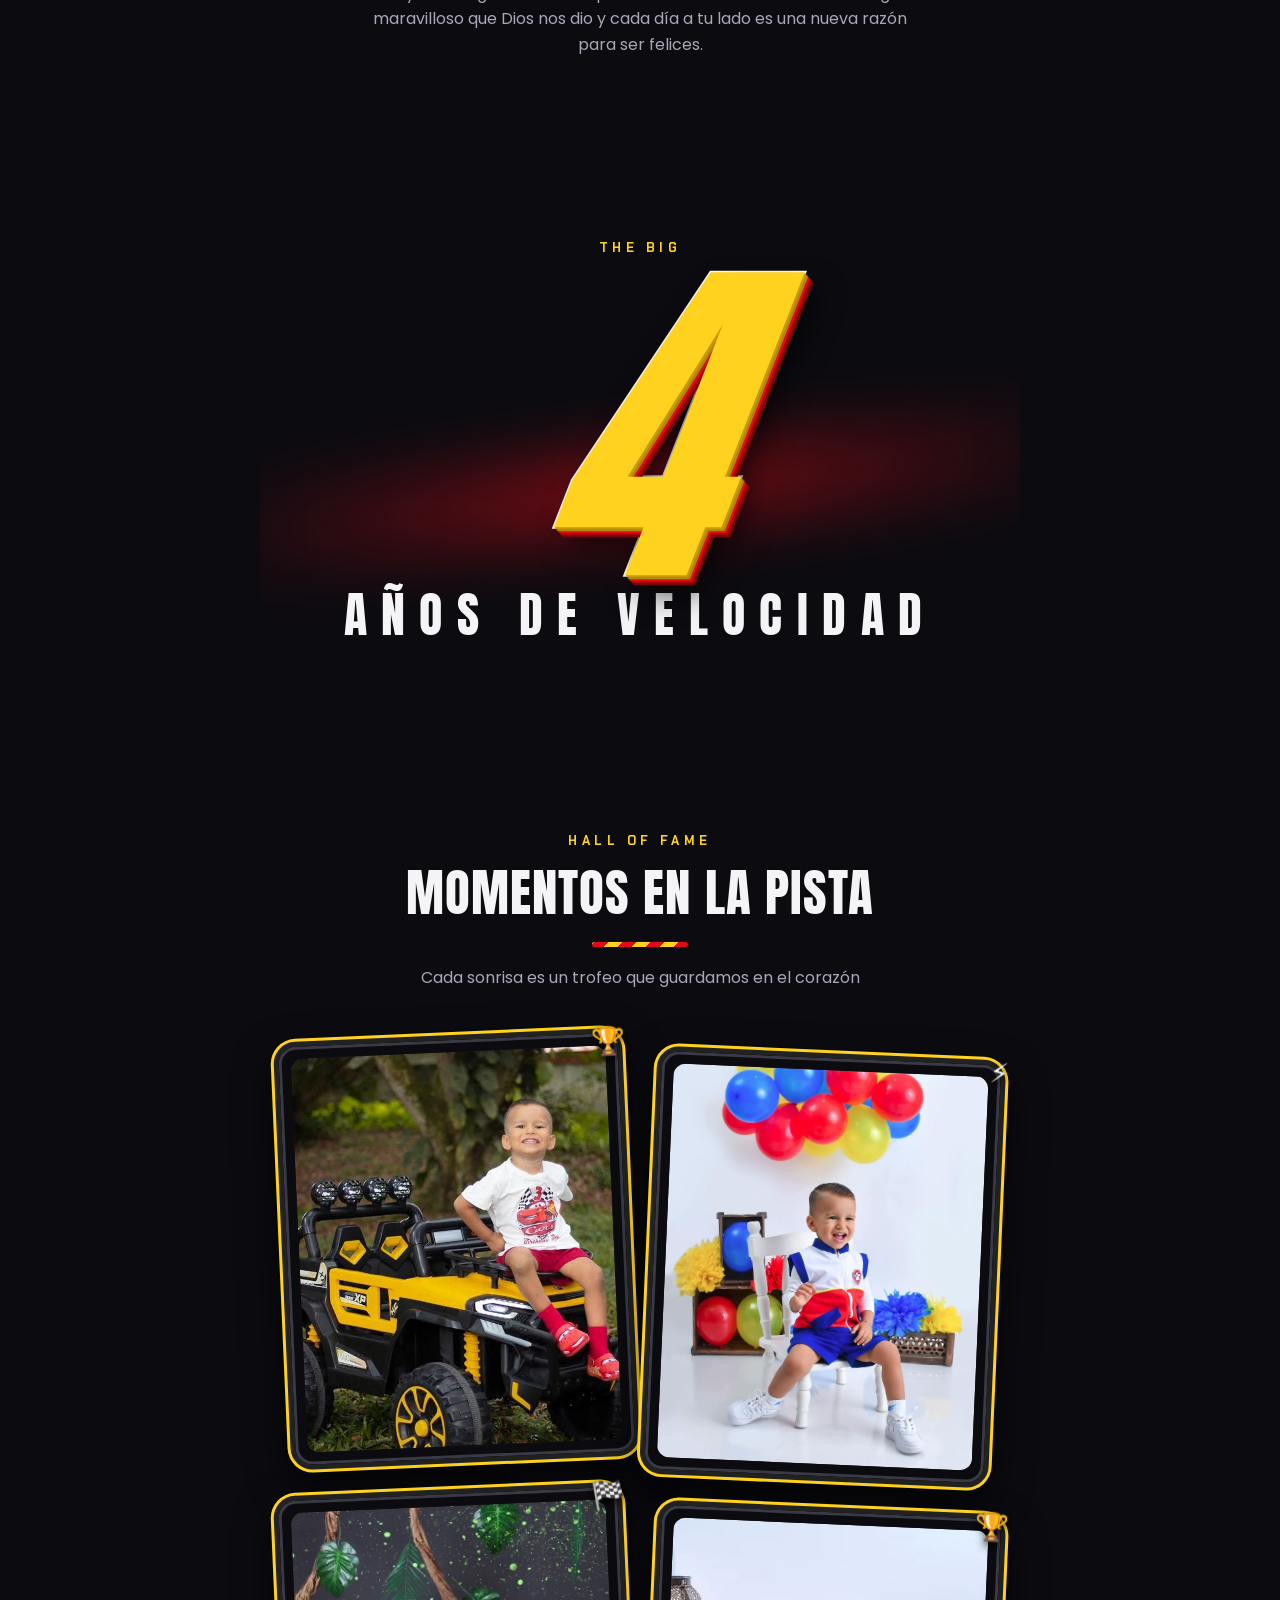
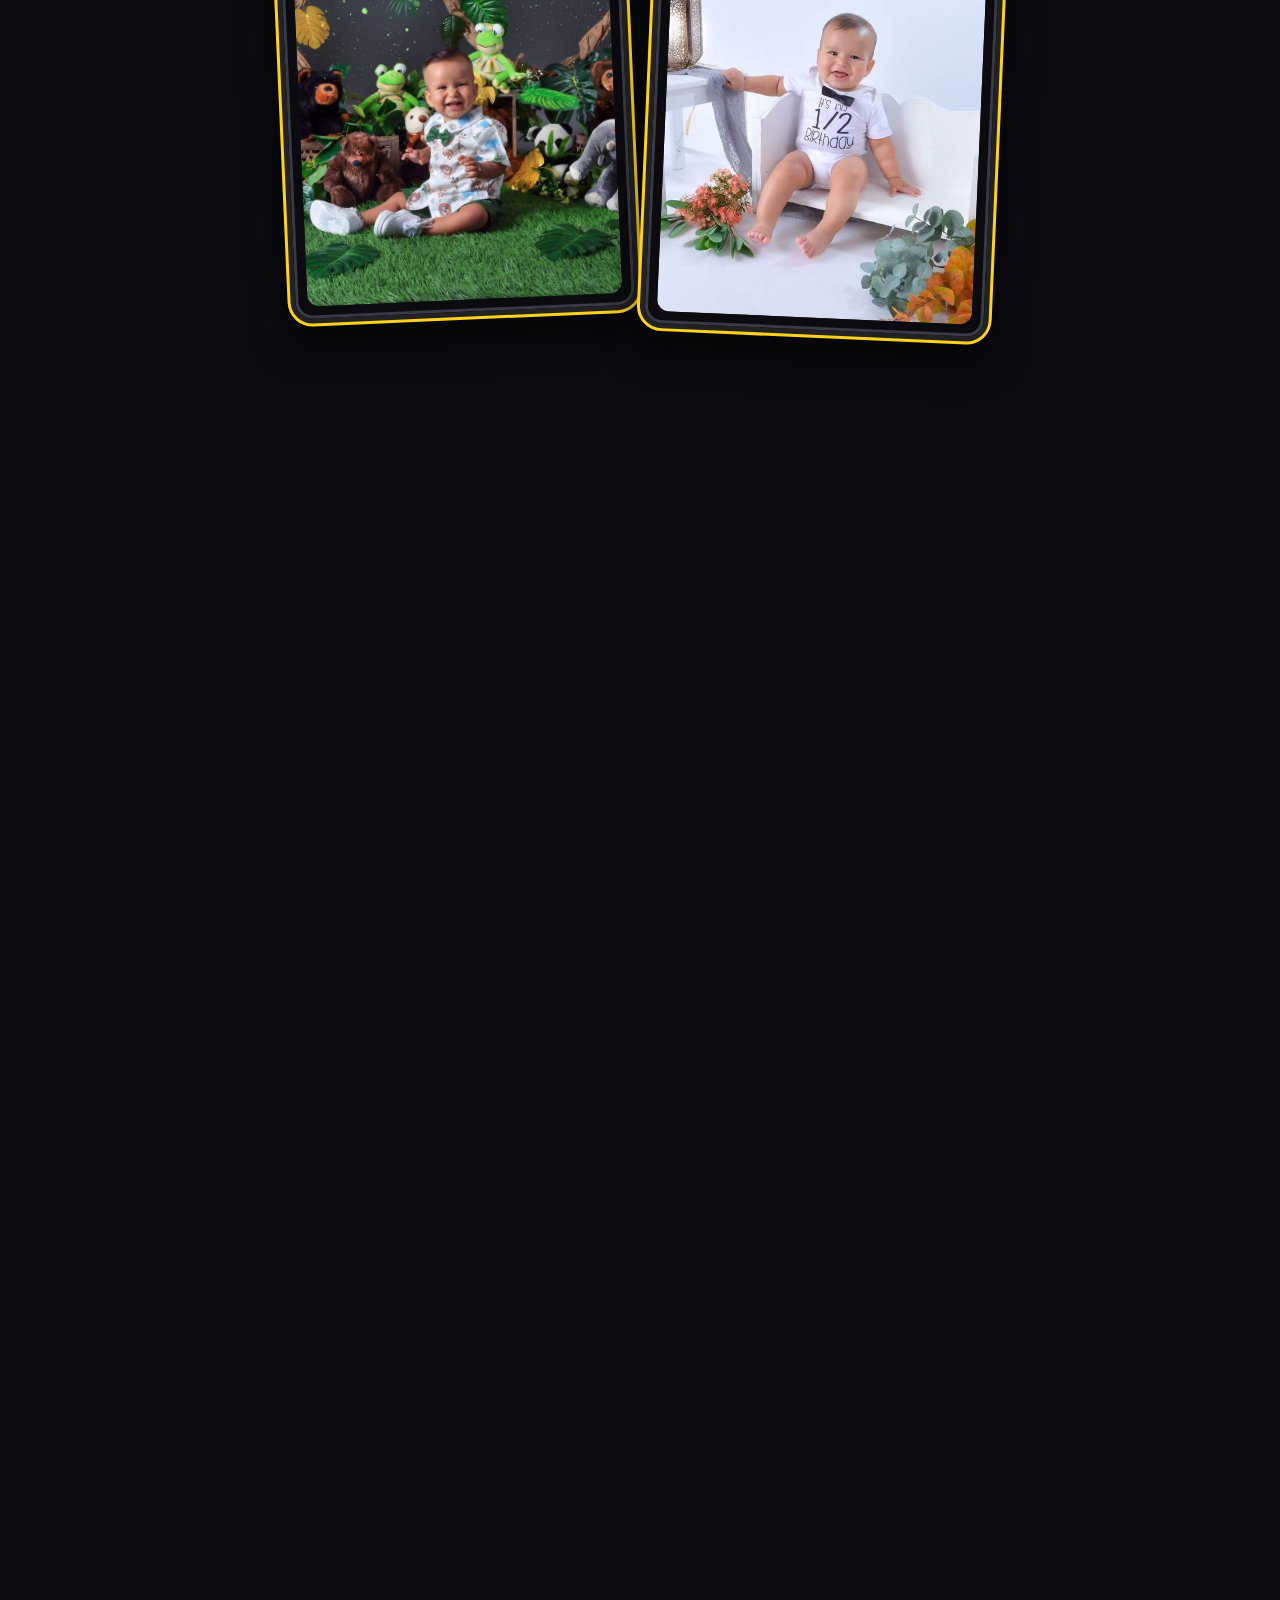
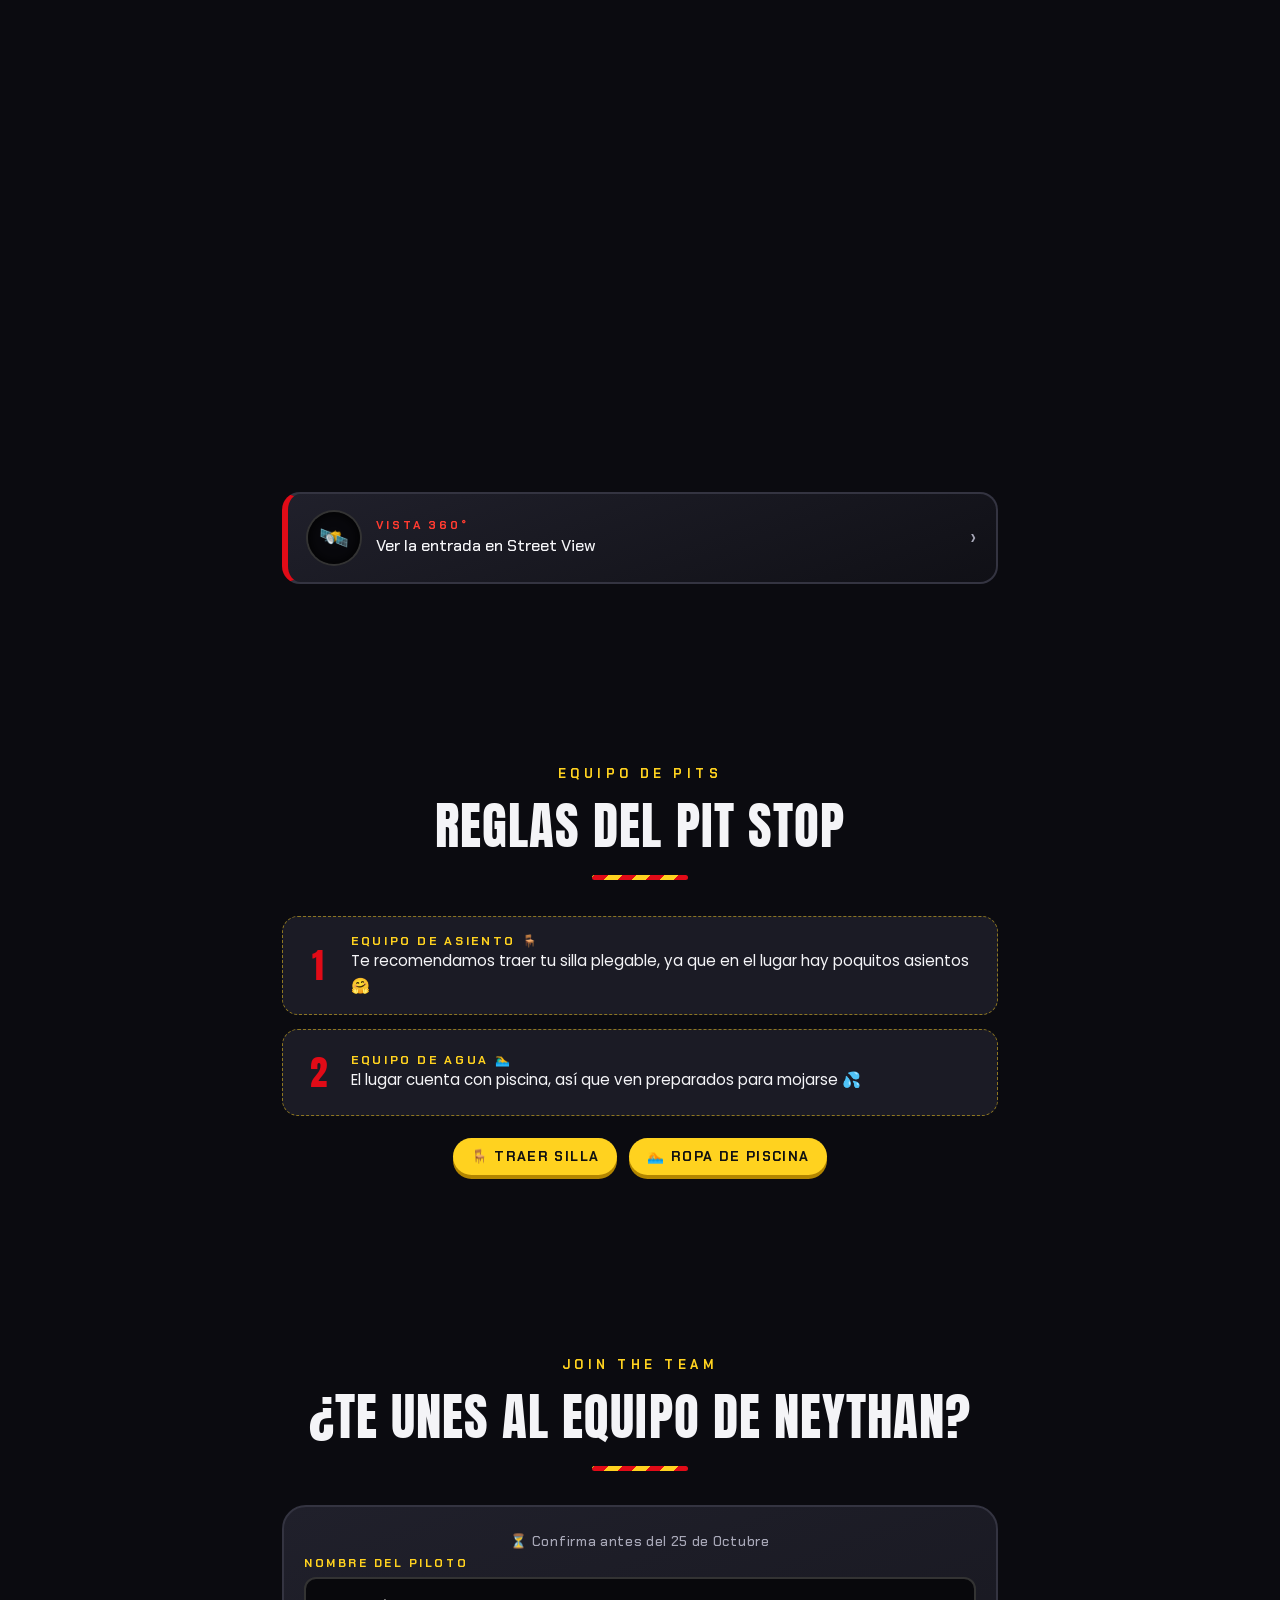
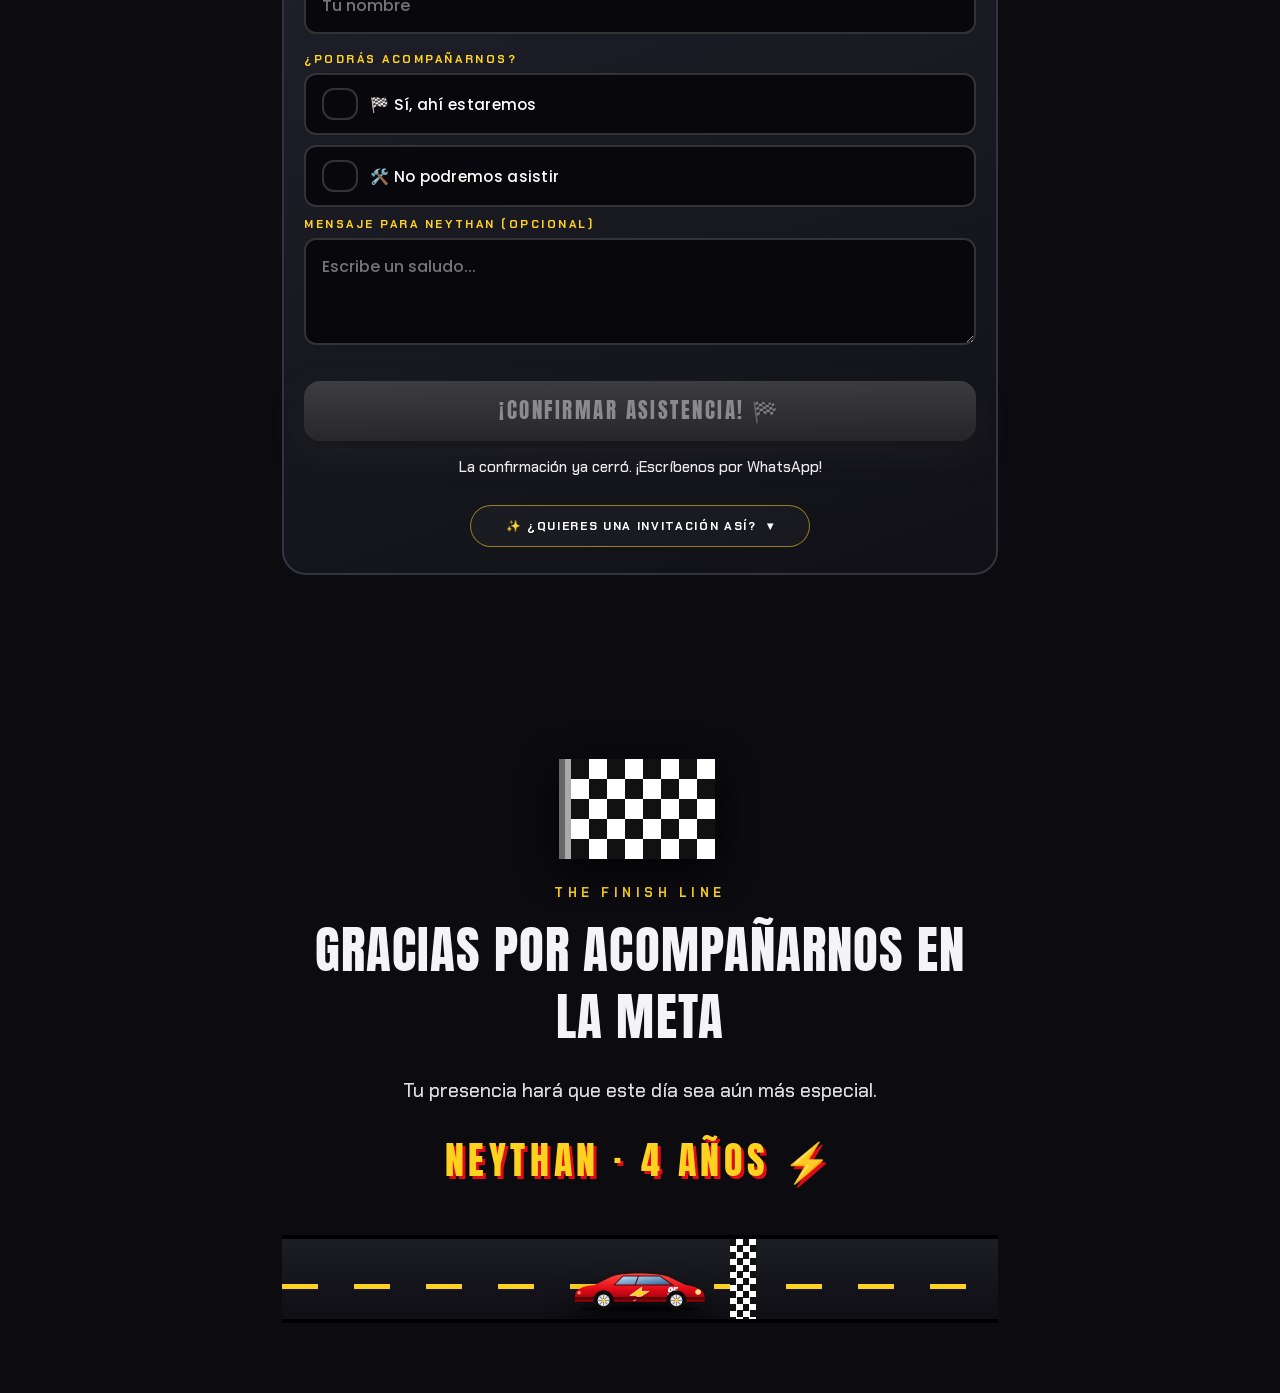
==== commit b397fe1c: "fix: corregir redacción de años y actualizar despliegue de Neythan" ====
--- a/neythan/index.html
+++ b/neythan/index.html
@@ -205,7 +205,7 @@
 @keyframes wave{0%,100%{transform:perspective(500px) rotateY(-14deg) skewY(2deg)}50%{transform:perspective(500px) rotateY(14deg) skewY(-3deg)}}
 .close{font:500 1.2rem/1.5 var(--f2);color:#ddd;margin:20px auto 26px;max-width:480px}
 .sign{font:400 clamp(1.6rem,7vw,2.4rem) var(--f1);letter-spacing:.12em;text-transform:uppercase;color:var(--yel);text-shadow:3px 3px 0 var(--red)}
-.dev{margin:48px auto 0;max-width:340px}
+.dev{margin:26px auto 0;max-width:340px}
 .devt{position:relative;overflow:hidden;width:100%;display:flex;align-items:center;justify-content:center;gap:10px;font:700 .74rem var(--f2);letter-spacing:.14em;text-transform:uppercase;color:#fff;background:rgba(255,255,255,.03);border:1px solid rgba(255,210,31,.55);border-radius:50px;padding:12px 18px;cursor:pointer;animation:devp 2.8s ease-in-out infinite}
 .devt::after{content:"";position:absolute;top:0;bottom:0;width:60px;left:-80px;background:linear-gradient(100deg,transparent,rgba(255,210,31,.35),transparent);transform:skewX(-20deg);animation:shim 3.2s ease-in-out infinite}
 @keyframes shim{0%,55%{left:-80px}100%{left:110%}}
@@ -228,6 +228,10 @@
 #as{position:fixed;right:16px;bottom:calc(80px + env(safe-area-inset-bottom));z-index:70;width:52px;height:52px;border-radius:50%;border:2px solid var(--yel);background:rgba(11,11,16,.85);backdrop-filter:blur(8px);color:#fff;font-size:1.2rem;cursor:pointer;display:none;box-shadow:0 6px 20px rgba(0,0,0,.6)}#as.show{display:block}#as.on{background:var(--red);border-color:#fff}
 #mus.show{display:block}#mus:hover{transform:scale(1.1)}#mus.off{opacity:.55;border-color:#555}
 @media(prefers-reduced-motion:reduce){*{animation:none!important;transition-duration:.01s!important}}
+h2{line-height:1.22}
+#finish h2{line-height:1.32;margin-top:10px;padding:6px 8px 0}
+#finish .kick{margin-bottom:6px}
+#finish .close{margin-top:26px}
 </style>
 </head>
 <body class="lock">
@@ -349,18 +353,7 @@
     <textarea id="tx" rows="3" placeholder="Escribe un saludo..."></textarea>
     <button id="rsvp-btn" type="button">¡CONFIRMAR ASISTENCIA! 🏁</button>
     <div id="msg" role="status"></div>
-  </div>
-</section>
-
-<!-- 9 · FINISH LINE -->
-<section id="finish">
-  <div class="flag rv" id="flag"></div>
-  <div class="kick rv">The Finish Line</div>
-  <h2 class="rv">Gracias por acompañarnos en la meta</h2>
-  <p class="close rv">Tu presencia hará que este día sea aún más especial.</p>
-  <div class="sign rv">Neythan · 4 Años ⚡</div>
-  <div class="road fin rv" data-sfx="finish"><div class="car"></div></div>
-  <div class="dev rv" id="dev">
+    <div class="dev" id="dev">
     <button class="devt" id="devt" type="button" aria-expanded="false" aria-controls="devp"><span>✨ ¿Quieres una invitación así?</span><i>▾</i></button>
     <div class="devp" id="devp"><div class="devi"><div class="devc">
       <img src="[data-uri]" alt="JR Digital Solutions" width="220">
@@ -374,6 +367,18 @@
       <p class="devl">📍 San Carlos, Alajuela, Costa Rica · +506 6196-9427</p>
     </div></div></div>
   </div>
+  </div>
+</section>
+
+<!-- 9 · FINISH LINE -->
+<section id="finish">
+  <div class="flag rv" id="flag"></div>
+  <div class="kick rv">The Finish Line</div>
+  <h2 class="rv">Gracias por acompañarnos en la meta</h2>
+  <p class="close rv">Tu presencia hará que este día sea aún más especial.</p>
+  <div class="sign rv">Neythan · 4 Años ⚡</div>
+  <div class="road fin rv" data-sfx="finish"><div class="car"></div></div>
+  
 </section>
 
 <script>
@@ -499,11 +504,11 @@
 function asStart(){document.documentElement.style.scrollBehavior='auto';asPos=scrollY;asLast=0;asOn=true;asb.classList.add('on');asb.textContent='⏸';requestAnimationFrame(asTick)}
 function asTick(t){if(!asOn)return;if(!asLast)asLast=t;const dt=Math.min(.05,(t-asLast)/1000);asLast=t;
  if(Math.abs(scrollY-asPos)>4){asStop();return}
- const h=document.documentElement,end=h.scrollHeight-innerHeight-2,r=$('#rsvp').getBoundingClientRect();
- if(scrollY>=end||r.top<=70){asStop();return}
+ const h=document.documentElement,end=h.scrollHeight-innerHeight-2;
+ if(scrollY>=end){asStop();return}
  asPos+=C.scrollSpeed*dt;scrollTo({top:asPos,left:0,behavior:'instant'});requestAnimationFrame(asTick)}
 asb.onclick=()=>asOn?asStop():asStart();
-['wheel','touchstart','keydown','mousedown'].forEach(ev=>addEventListener(ev,e=>{if(asOn&&e.target!==asb)asStop()},{passive:true}));
+['wheel','touchstart','keydown','mousedown','focusin'].forEach(ev=>addEventListener(ev,e=>{if(asOn&&e.target!==asb)asStop()},{passive:true}));
 
 
 // Tarjeta del desarrollador (desplegable)
